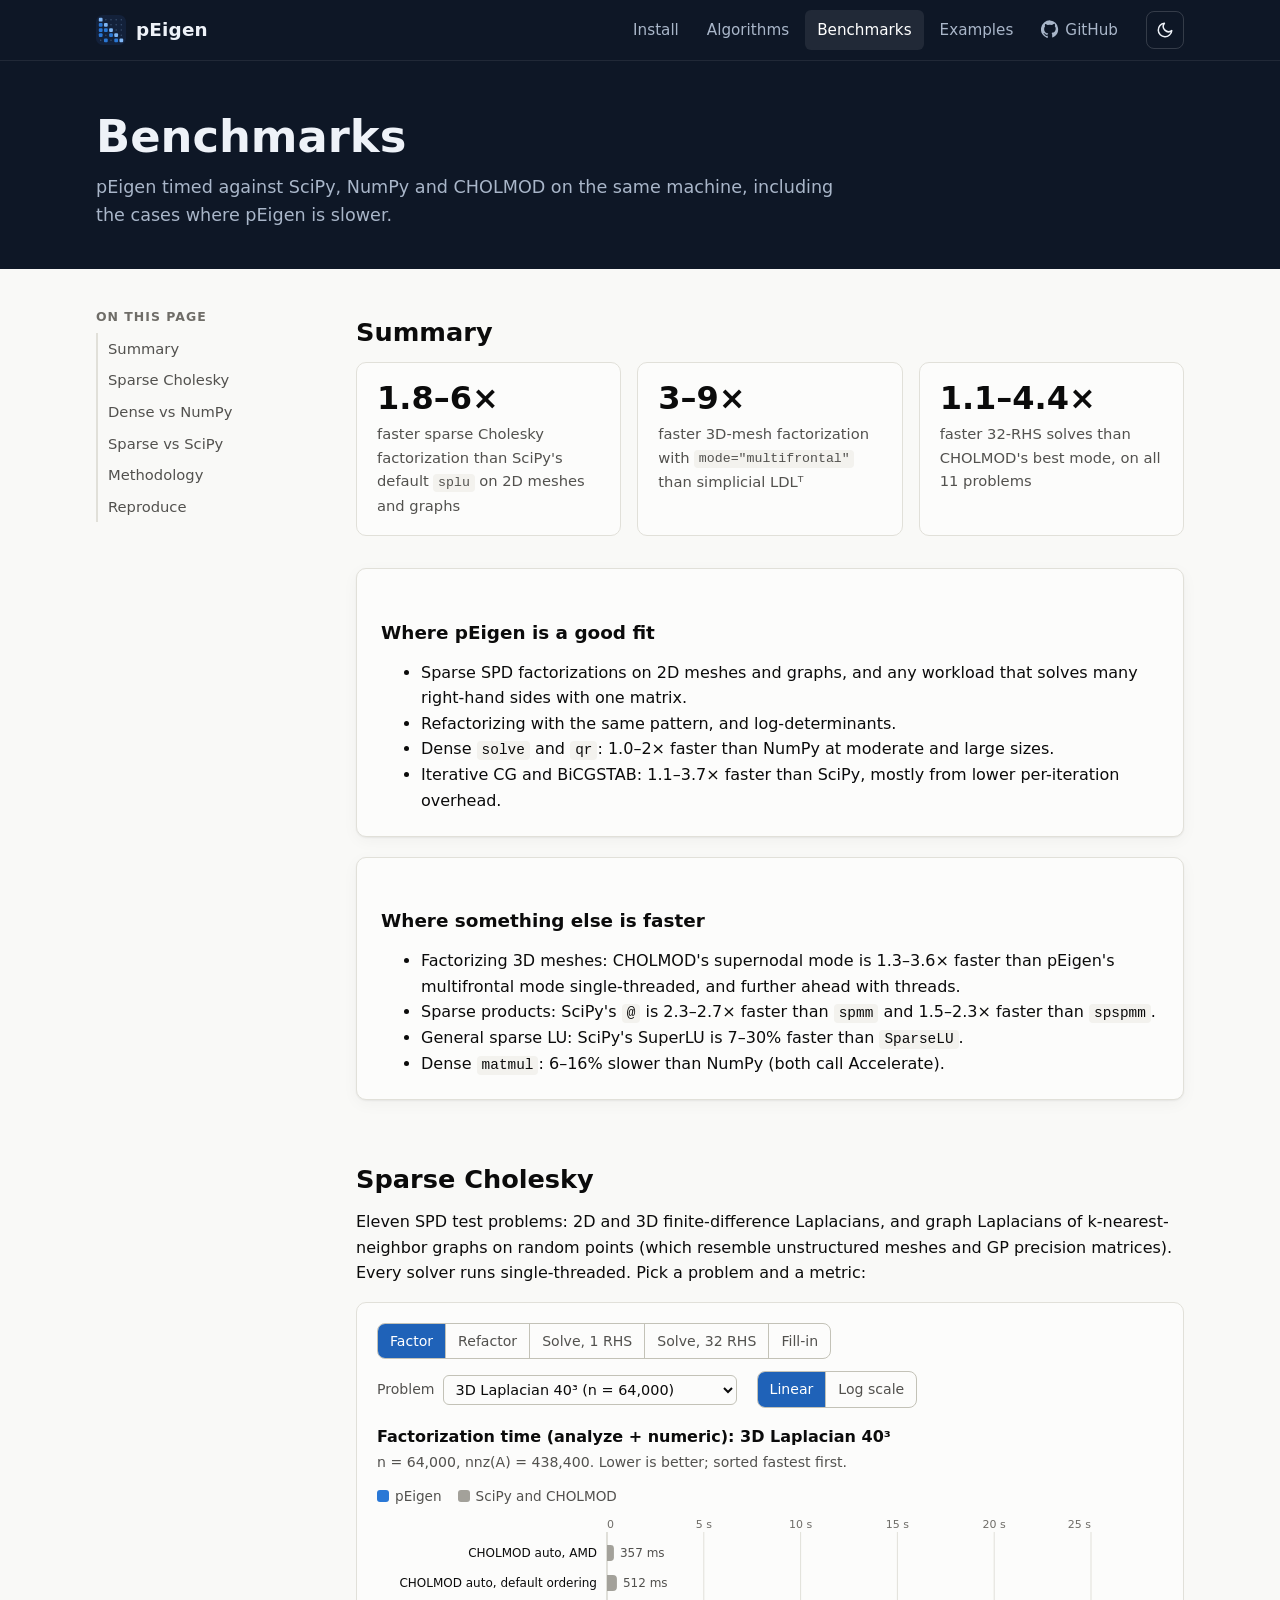
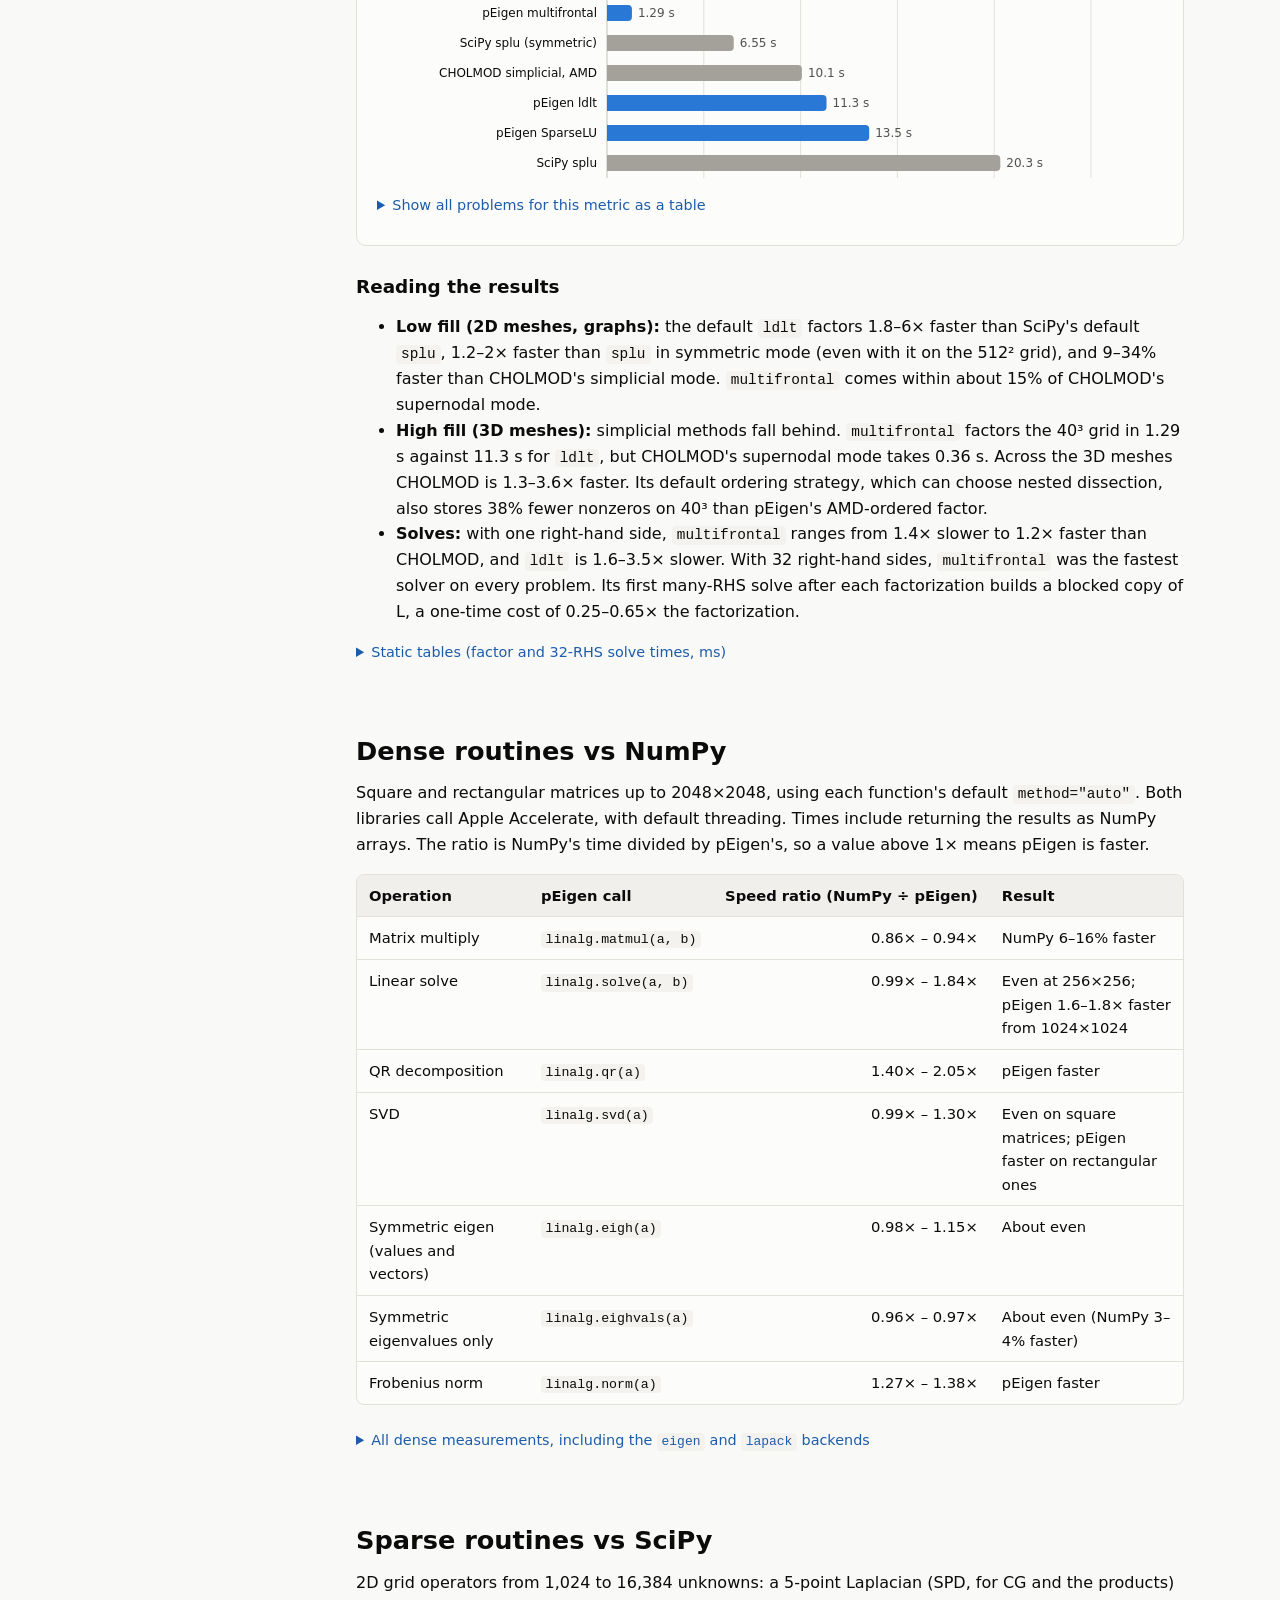
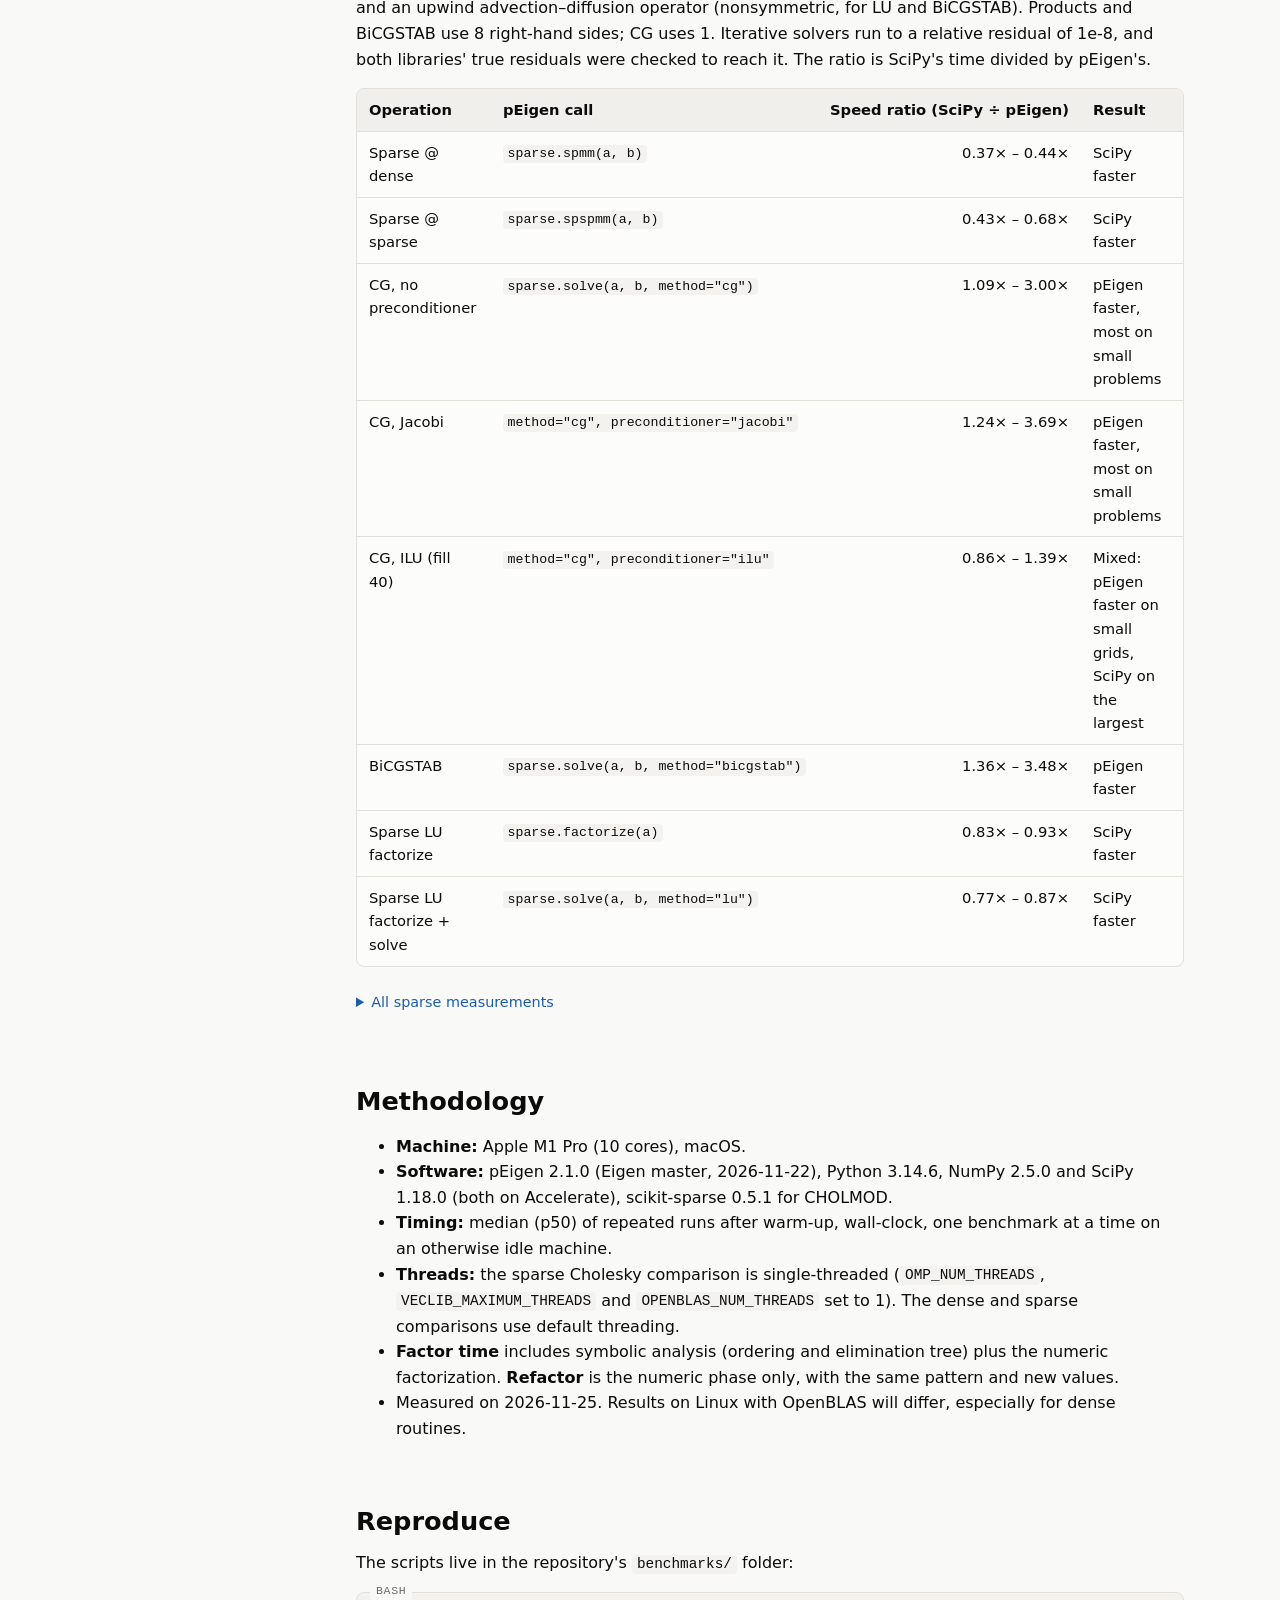
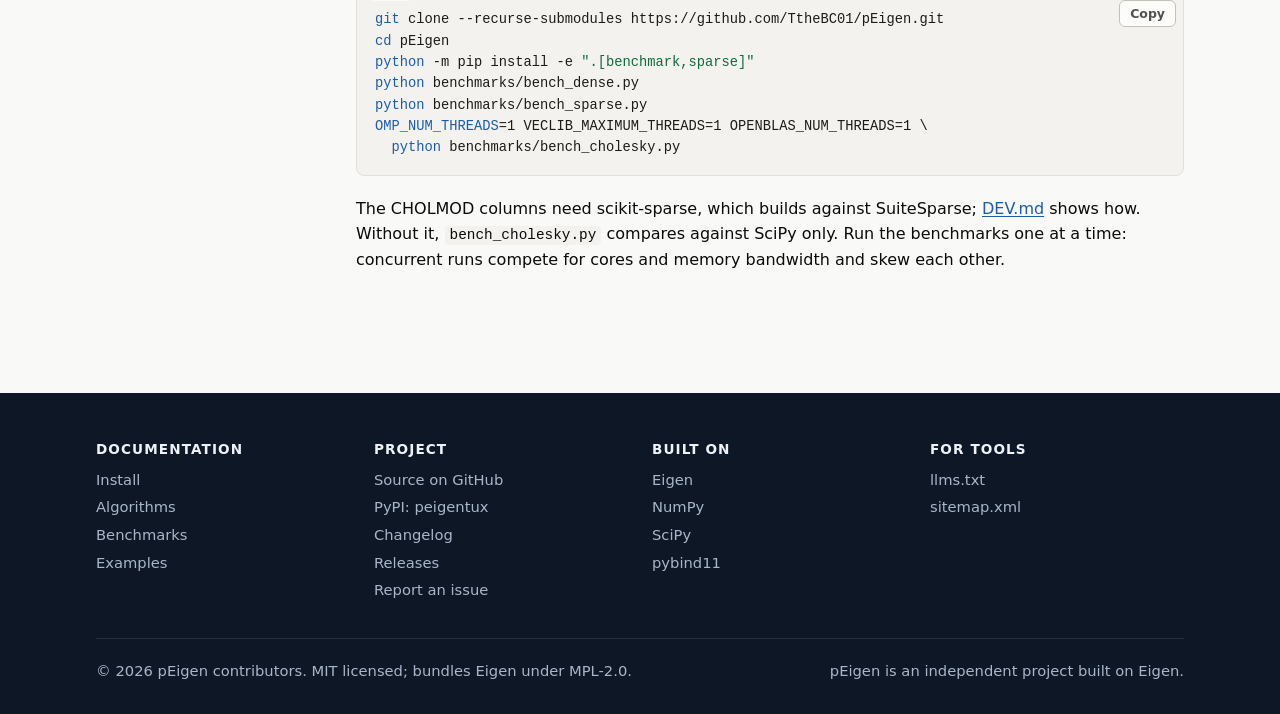
==== website/benchmarks.html @ 92feff75 "Add peigentux.com static website Plain HTML/CSS/JS in website/ with no build step, laid out after sc" ====
<!doctype html>
<html lang="en">
<head>
<meta charset="utf-8">
<meta name="viewport" content="width=device-width, initial-scale=1">
<title>Benchmarks: pEigen</title>
<meta name="description" content="pEigen benchmarked against NumPy, SciPy SuperLU and CHOLMOD: sparse Cholesky factor and solve times, dense routines and iterative solvers.">
<link rel="canonical" href="https://peigentux.com/benchmarks.html">
<link rel="icon" href="assets/logo.svg" type="image/svg+xml">
<meta name="theme-color" content="#0e1726">
<meta property="og:type" content="website">
<meta property="og:site_name" content="pEigen">
<meta property="og:title" content="Benchmarks: pEigen">
<meta property="og:description" content="pEigen benchmarked against NumPy, SciPy SuperLU and CHOLMOD: sparse Cholesky factor and solve times, dense routines and iterative solvers.">
<meta property="og:url" content="https://peigentux.com/benchmarks.html">
<meta name="twitter:card" content="summary">
<link rel="alternate" type="text/plain" title="llms.txt" href="llms.txt">
<link rel="stylesheet" href="assets/style.css">
<script>try{var t=localStorage.getItem("peigen-theme");if(t==="light"||t==="dark")document.documentElement.setAttribute("data-theme",t)}catch(e){}</script>
<script src="assets/site.js" defer></script>
<script src="assets/bench-cholesky-data.js" defer></script>
<script src="assets/bench.js" defer></script>
</head>
<body>
<a class="skip-link" href="#main">Skip to content</a>
<header class="site-header">
  <nav class="wrap nav" aria-label="Main">
    <a class="brand" href="./"><img src="assets/logo.svg" alt="" width="30" height="30">pEigen</a>
    <button class="icon-btn menu-btn" type="button" data-menu-toggle aria-expanded="false" aria-controls="nav-links" aria-label="Menu"><svg viewBox="0 0 24 24" fill="none" stroke="currentColor" stroke-width="2" stroke-linecap="round" aria-hidden="true"><path d="M4 6h16M4 12h16M4 18h16"/></svg></button>
    <ul class="nav-links" id="nav-links">
      <li><a href="install.html">Install</a></li>
      <li><a href="algorithms.html">Algorithms</a></li>
      <li><a href="benchmarks.html" aria-current="page">Benchmarks</a></li>
      <li><a href="examples.html">Examples</a></li>
      <li><a href="https://github.com/TtheBC01/pEigen"><svg viewBox="0 0 24 24" fill="currentColor" aria-hidden="true" style="width:18px;height:18px;vertical-align:-3px;margin-right:6px"><path d="M12 .5a12 12 0 0 0-3.8 23.4c.6.1.8-.3.8-.6v-2.2c-3.3.7-4-1.4-4-1.4-.6-1.4-1.4-1.8-1.4-1.8-1-.7.1-.7.1-.7 1.2.1 1.8 1.2 1.8 1.2 1 1.8 2.8 1.3 3.5 1 .1-.8.4-1.3.7-1.6-2.7-.3-5.5-1.3-5.5-5.9 0-1.3.5-2.4 1.2-3.2-.1-.3-.5-1.5.1-3.2 0 0 1-.3 3.3 1.2a11.5 11.5 0 0 1 6 0C17.3 4.7 18.3 5 18.3 5c.7 1.7.3 2.9.1 3.2.8.8 1.2 1.9 1.2 3.2 0 4.6-2.8 5.6-5.5 5.9.4.4.8 1.1.8 2.2v3.3c0 .3.2.7.8.6A12 12 0 0 0 12 .5z"/></svg>GitHub</a></li>
    </ul>
    <button class="icon-btn" type="button" data-theme-toggle aria-label="Toggle dark theme"></button>
  </nav>
</header>
<main id="main">
<section class="page-head">
  <div class="wrap">
    <h1>Benchmarks</h1>
    <p>pEigen timed against SciPy, NumPy and CHOLMOD on the same machine, including the cases where pEigen is slower.</p>
  </div>
</section>

<div class="wrap docs">
  <nav class="toc" aria-label="On this page">
    <h2>On this page</h2>
    <ul>
      <li><a href="#summary">Summary</a></li>
      <li><a href="#cholesky">Sparse Cholesky</a></li>
      <li><a href="#dense">Dense vs NumPy</a></li>
      <li><a href="#sparse">Sparse vs SciPy</a></li>
      <li><a href="#method">Methodology</a></li>
      <li><a href="#reproduce">Reproduce</a></li>
    </ul>
  </nav>
  <article>
    <section id="summary">
      <h2>Summary</h2>
      <div class="stats">
        <div class="stat"><div class="value">1.8–6×</div><div class="label">faster sparse Cholesky factorization than SciPy's default <code>splu</code> on 2D meshes and graphs</div></div>
        <div class="stat"><div class="value">3–9×</div><div class="label">faster 3D-mesh factorization with <code>mode="multifrontal"</code> than simplicial LDLᵀ</div></div>
        <div class="stat"><div class="value">1.1–4.4×</div><div class="label">faster 32-RHS solves than CHOLMOD's best mode, on all 11 problems</div></div>
      </div>
      <div class="grid grid-2">
        <div class="card">
          <h3>Where pEigen is a good fit</h3>
          <ul>
            <li>Sparse SPD factorizations on 2D meshes and graphs, and any workload that solves many right-hand sides with one matrix.</li>
            <li>Refactorizing with the same pattern, and log-determinants.</li>
            <li>Dense <code>solve</code> and <code>qr</code>: 1.0–2× faster than NumPy at moderate and large sizes.</li>
            <li>Iterative CG and BiCGSTAB: 1.1–3.7× faster than SciPy, mostly from lower per-iteration overhead.</li>
          </ul>
        </div>
        <div class="card">
          <h3>Where something else is faster</h3>
          <ul>
            <li>Factorizing 3D meshes: CHOLMOD's supernodal mode is 1.3–3.6× faster than pEigen's multifrontal mode single-threaded, and further ahead with threads.</li>
            <li>Sparse products: SciPy's <code>@</code> is 2.3–2.7× faster than <code>spmm</code> and 1.5–2.3× faster than <code>spspmm</code>.</li>
            <li>General sparse LU: SciPy's SuperLU is 7–30% faster than <code>SparseLU</code>.</li>
            <li>Dense <code>matmul</code>: 6–16% slower than NumPy (both call Accelerate).</li>
          </ul>
        </div>
      </div>
    </section>

    <section id="cholesky">
      <h2>Sparse Cholesky</h2>
      <p>Eleven SPD test problems: 2D and 3D finite-difference Laplacians, and graph Laplacians of k-nearest-neighbor graphs on random points (which resemble unstructured meshes and GP precision matrices). Every solver runs single-threaded. Pick a problem and a metric:</p>
      <div class="viz" id="chol-viz">
        <div class="viz-controls"></div>
        <div class="viz-title">Factorization time</div>
        <div class="viz-sub"></div>
        <div class="legend" aria-hidden="true">
          <span><span class="sw" style="background: var(--series-peigen)"></span>pEigen</span>
          <span><span class="sw" style="background: var(--series-other)"></span>SciPy and CHOLMOD</span>
        </div>
        <div class="chart"><noscript><p>The interactive chart needs JavaScript. The full tables are below.</p></noscript></div>
        <details class="table-view">
          <summary>Show all problems for this metric as a table</summary>
          <div class="table-host"></div>
        </details>
      </div>
      <h3>Reading the results</h3>
      <ul>
        <li><strong>Low fill (2D meshes, graphs):</strong> the default <code>ldlt</code> factors 1.8–6× faster than SciPy's default <code>splu</code>, 1.2–2× faster than <code>splu</code> in symmetric mode (even with it on the 512² grid), and 9–34% faster than CHOLMOD's simplicial mode. <code>multifrontal</code> comes within about 15% of CHOLMOD's supernodal mode.</li>
        <li><strong>High fill (3D meshes):</strong> simplicial methods fall behind. <code>multifrontal</code> factors the 40³ grid in 1.29 s against 11.3 s for <code>ldlt</code>, but CHOLMOD's supernodal mode takes 0.36 s. Across the 3D meshes CHOLMOD is 1.3–3.6× faster. Its default ordering strategy, which can choose nested dissection, also stores 38% fewer nonzeros on 40³ than pEigen's AMD-ordered factor.</li>
        <li><strong>Solves:</strong> with one right-hand side, <code>multifrontal</code> ranges from 1.4× slower to 1.2× faster than CHOLMOD, and <code>ldlt</code> is 1.6–3.5× slower. With 32 right-hand sides, <code>multifrontal</code> was the fastest solver on every problem. Its first many-RHS solve after each factorization builds a blocked copy of L, a one-time cost of 0.25–0.65× the factorization.</li>
      </ul>
      <details class="table-view">
        <summary>Static tables (factor and 32-RHS solve times, ms)</summary>
        <h3>Factorization time (ms)</h3><div class="table-wrap"><table><thead><tr><th>Problem</th><th class="num">pEigen ldlt</th><th class="num">pEigen multifrontal</th><th class="num">pEigen SparseLU</th><th class="num">SciPy splu</th><th class="num">SciPy splu (symmetric)</th><th class="num">CHOLMOD simplicial, AMD</th><th class="num">CHOLMOD auto, AMD</th><th class="num">CHOLMOD auto, default ordering</th></tr></thead><tbody><tr><td>2D Laplacian 64²</td><td class="num">1.96</td><td class="num">2.06</td><td class="num">5.85</td><td class="num">5.08</td><td class="num">3.43</td><td class="num">2.19</td><td class="num">2.16</td><td class="num">2.14</td></tr><tr><td>2D Laplacian 128²</td><td class="num">12.7</td><td class="num">8.47</td><td class="num">28.4</td><td class="num">26.5</td><td class="num">17.1</td><td class="num">14.5</td><td class="num">9.18</td><td class="num">8.97</td></tr><tr><td>2D Laplacian 256²</td><td class="num">82.1</td><td class="num">36.8</td><td class="num">143.8</td><td class="num">161.6</td><td class="num">99.8</td><td class="num">95.2</td><td class="num">37.3</td><td class="num">37.2</td></tr><tr><td>2D Laplacian 512²</td><td class="num">633.6</td><td class="num">196.1</td><td class="num">853</td><td class="num">1,157</td><td class="num">613.1</td><td class="num">758.8</td><td class="num">167.7</td><td class="num">168.2</td></tr><tr><td>3D Laplacian 16³</td><td class="num">18.8</td><td class="num">6.56</td><td class="num">33.9</td><td class="num">41.4</td><td class="num">18.7</td><td class="num">19.9</td><td class="num">4.86</td><td class="num">4.87</td></tr><tr><td>3D Laplacian 24³</td><td class="num">231.1</td><td class="num">45.6</td><td class="num">368.8</td><td class="num">581.3</td><td class="num">214.4</td><td class="num">262.9</td><td class="num">24.8</td><td class="num">71.9</td></tr><tr><td>3D Laplacian 32³</td><td class="num">2,200</td><td class="num">289</td><td class="num">2,611</td><td class="num">3,831</td><td class="num">1,526</td><td class="num">2,615</td><td class="num">115.8</td><td class="num">214.2</td></tr><tr><td>3D Laplacian 40³</td><td class="num">1.134e+04</td><td class="num">1,287</td><td class="num">1.354e+04</td><td class="num">2.032e+04</td><td class="num">6,546</td><td class="num">1.007e+04</td><td class="num">357.2</td><td class="num">512.3</td></tr><tr><td>kNN graph 10k</td><td class="num">8.83</td><td class="num">9.22</td><td class="num">35.4</td><td class="num">32.8</td><td class="num">16.3</td><td class="num">10.1</td><td class="num">9.09</td><td class="num">9.09</td></tr><tr><td>kNN graph 50k</td><td class="num">63.6</td><td class="num">50.1</td><td class="num">272.7</td><td class="num">289.5</td><td class="num">123</td><td class="num">69.4</td><td class="num">48.3</td><td class="num">48.4</td></tr><tr><td>kNN graph 200k</td><td class="num">400.6</td><td class="num">239.1</td><td class="num">2,117</td><td class="num">2,300</td><td class="num">811.7</td><td class="num">537.5</td><td class="num">224.6</td><td class="num">223.4</td></tr></tbody></table></div>
<h3>Solve time, 32 right-hand sides (ms)</h3><div class="table-wrap"><table><thead><tr><th>Problem</th><th class="num">pEigen ldlt</th><th class="num">pEigen multifrontal</th><th class="num">pEigen SparseLU</th><th class="num">SciPy splu</th><th class="num">SciPy splu (symmetric)</th><th class="num">CHOLMOD simplicial, AMD</th><th class="num">CHOLMOD auto, AMD</th><th class="num">CHOLMOD auto, default ordering</th></tr></thead><tbody><tr><td>2D Laplacian 64²</td><td class="num">0.92</td><td class="num">0.88</td><td class="num">6.75</td><td class="num">3.89</td><td class="num">3.91</td><td class="num">1.02</td><td class="num">1.01</td><td class="num">1</td></tr><tr><td>2D Laplacian 128²</td><td class="num">5.05</td><td class="num">3.94</td><td class="num">43.9</td><td class="num">18.4</td><td class="num">18.9</td><td class="num">5.38</td><td class="num">14.5</td><td class="num">14.3</td></tr><tr><td>2D Laplacian 256²</td><td class="num">25</td><td class="num">19.2</td><td class="num">289.2</td><td class="num">86.2</td><td class="num">94.5</td><td class="num">28.1</td><td class="num">64.8</td><td class="num">64.8</td></tr><tr><td>2D Laplacian 512²</td><td class="num">129.8</td><td class="num">84.1</td><td class="num">1,634</td><td class="num">435.3</td><td class="num">481.7</td><td class="num">145</td><td class="num">289.6</td><td class="num">289.8</td></tr><tr><td>3D Laplacian 16³</td><td class="num">3.43</td><td class="num">1.16</td><td class="num">33.9</td><td class="num">12.2</td><td class="num">7.7</td><td class="num">2.81</td><td class="num">5.08</td><td class="num">5.08</td></tr><tr><td>3D Laplacian 24³</td><td class="num">24.8</td><td class="num">5.92</td><td class="num">287.8</td><td class="num">81.8</td><td class="num">40.1</td><td class="num">18.3</td><td class="num">10.6</td><td class="num">10.3</td></tr><tr><td>3D Laplacian 32³</td><td class="num">106.6</td><td class="num">21.7</td><td class="num">1,081</td><td class="num">370.7</td><td class="num">168</td><td class="num">80.4</td><td class="num">61.2</td><td class="num">60.2</td></tr><tr><td>3D Laplacian 40³</td><td class="num">319.7</td><td class="num">53.5</td><td class="num">3,289</td><td class="num">1,271</td><td class="num">501.5</td><td class="num">210.8</td><td class="num">75</td><td class="num">66.5</td></tr><tr><td>kNN graph 10k</td><td class="num">2.52</td><td class="num">2.25</td><td class="num">31.6</td><td class="num">11.9</td><td class="num">6.97</td><td class="num">3.09</td><td class="num">3.34</td><td class="num">3.34</td></tr><tr><td>kNN graph 50k</td><td class="num">17.5</td><td class="num">14.6</td><td class="num">295.6</td><td class="num">89.1</td><td class="num">56.9</td><td class="num">21.3</td><td class="num">22.3</td><td class="num">22.4</td></tr><tr><td>kNN graph 200k</td><td class="num">91.3</td><td class="num">69.3</td><td class="num">1,769</td><td class="num">476.9</td><td class="num">451.1</td><td class="num">108.5</td><td class="num">104.2</td><td class="num">104.4</td></tr></tbody></table></div>
      </details>
    </section>

    <section id="dense">
      <h2>Dense routines vs NumPy</h2>
      <p>Square and rectangular matrices up to 2048×2048, using each function's default <code>method="auto"</code>. Both libraries call Apple Accelerate, with default threading. Times include returning the results as NumPy arrays. The ratio is NumPy's time divided by pEigen's, so a value above 1× means pEigen is faster.</p>
      <div class="table-wrap"><table><thead><tr><th>Operation</th><th>pEigen call</th><th class="num">Speed ratio (NumPy ÷ pEigen)</th><th>Result</th></tr></thead><tbody><tr><td>Matrix multiply</td><td><code>linalg.matmul(a, b)</code></td><td class="num">0.86× – 0.94×</td><td>NumPy 6–16% faster</td></tr><tr><td>Linear solve</td><td><code>linalg.solve(a, b)</code></td><td class="num">0.99× – 1.84×</td><td>Even at 256×256; pEigen 1.6–1.8× faster from 1024×1024</td></tr><tr><td>QR decomposition</td><td><code>linalg.qr(a)</code></td><td class="num">1.40× – 2.05×</td><td>pEigen faster</td></tr><tr><td>SVD</td><td><code>linalg.svd(a)</code></td><td class="num">0.99× – 1.30×</td><td>Even on square matrices; pEigen faster on rectangular ones</td></tr><tr><td>Symmetric eigen (values and vectors)</td><td><code>linalg.eigh(a)</code></td><td class="num">0.98× – 1.15×</td><td>About even</td></tr><tr><td>Symmetric eigenvalues only</td><td><code>linalg.eighvals(a)</code></td><td class="num">0.96× – 0.97×</td><td>About even (NumPy 3–4% faster)</td></tr><tr><td>Frobenius norm</td><td><code>linalg.norm(a)</code></td><td class="num">1.27× – 1.38×</td><td>pEigen faster</td></tr></tbody></table></div>
      <details class="table-view">
        <summary>All dense measurements, including the <code>eigen</code> and <code>lapack</code> backends</summary>
        <h3>Matmul (with copy-out)</h3><div class="table-wrap"><table><thead><tr><th>op</th><th>size</th><th class="num">numpy_p50(ms)</th><th class="num">peigen_p50(ms)</th><th class="num">speedup</th></tr></thead><tbody><tr><td>matmul</td><td>256x256</td><td class="num">0.102</td><td class="num">0.109</td><td class="num">0.94x</td></tr><tr><td>matmul</td><td>512x512</td><td class="num">0.658</td><td class="num">0.735</td><td class="num">0.90x</td></tr><tr><td>matmul</td><td>1024x1024</td><td class="num">5.03</td><td class="num">5.866</td><td class="num">0.86x</td></tr><tr><td>matmul</td><td>1024x256@256x128</td><td class="num">0.156</td><td class="num">0.171</td><td class="num">0.91x</td></tr><tr><td>matmul</td><td>512x128@128x64</td><td class="num">0.036</td><td class="num">0.039</td><td class="num">0.93x</td></tr><tr><td>matmul</td><td>256x1024@1024x512</td><td class="num">0.617</td><td class="num">0.655</td><td class="num">0.94x</td></tr></tbody></table></div>
<h3>Solve (with copy-out)</h3><div class="table-wrap"><table><thead><tr><th>op</th><th>size</th><th class="num">numpy_p50(ms)</th><th class="num">peigen_p50(ms)</th><th class="num">speedup</th></tr></thead><tbody><tr><td>solve[eigen]</td><td>256x256</td><td class="num">0.282</td><td class="num">0.31</td><td class="num">0.91x</td></tr><tr><td>solve[lapack]</td><td>256x256</td><td class="num">0.282</td><td class="num">0.267</td><td class="num">1.06x</td></tr><tr><td>solve[auto]</td><td>256x256</td><td class="num">0.282</td><td class="num">0.284</td><td class="num">0.99x</td></tr><tr><td>solve[eigen]</td><td>512x512</td><td class="num">1.7</td><td class="num">1.577</td><td class="num">1.08x</td></tr><tr><td>solve[lapack]</td><td>512x512</td><td class="num">1.7</td><td class="num">1.663</td><td class="num">1.02x</td></tr><tr><td>solve[auto]</td><td>512x512</td><td class="num">1.7</td><td class="num">1.631</td><td class="num">1.04x</td></tr><tr><td>solve[eigen]</td><td>1024x1024</td><td class="num">14.326</td><td class="num">9.966</td><td class="num">1.44x</td></tr><tr><td>solve[lapack]</td><td>1024x1024</td><td class="num">14.326</td><td class="num">7.915</td><td class="num">1.81x</td></tr><tr><td>solve[auto]</td><td>1024x1024</td><td class="num">14.326</td><td class="num">7.771</td><td class="num">1.84x</td></tr><tr><td>solve[eigen]</td><td>2048x2048</td><td class="num">78.266</td><td class="num">63.737</td><td class="num">1.23x</td></tr><tr><td>solve[lapack]</td><td>2048x2048</td><td class="num">78.266</td><td class="num">48.779</td><td class="num">1.60x</td></tr><tr><td>solve[auto]</td><td>2048x2048</td><td class="num">78.266</td><td class="num">48.769</td><td class="num">1.60x</td></tr><tr><td>solve[eigen]</td><td>256x256@4rhs</td><td class="num">0.295</td><td class="num">0.362</td><td class="num">0.82x</td></tr><tr><td>solve[lapack]</td><td>256x256@4rhs</td><td class="num">0.295</td><td class="num">0.282</td><td class="num">1.05x</td></tr><tr><td>solve[auto]</td><td>256x256@4rhs</td><td class="num">0.295</td><td class="num">0.28</td><td class="num">1.05x</td></tr><tr><td>solve[eigen]</td><td>512x512@4rhs</td><td class="num">1.734</td><td class="num">1.804</td><td class="num">0.96x</td></tr><tr><td>solve[lapack]</td><td>512x512@4rhs</td><td class="num">1.734</td><td class="num">1.553</td><td class="num">1.12x</td></tr><tr><td>solve[auto]</td><td>512x512@4rhs</td><td class="num">1.734</td><td class="num">1.56</td><td class="num">1.11x</td></tr><tr><td>solve[eigen]</td><td>1024x1024@4rhs</td><td class="num">14.298</td><td class="num">11.403</td><td class="num">1.25x</td></tr><tr><td>solve[lapack]</td><td>1024x1024@4rhs</td><td class="num">14.298</td><td class="num">8.593</td><td class="num">1.66x</td></tr><tr><td>solve[auto]</td><td>1024x1024@4rhs</td><td class="num">14.298</td><td class="num">8.111</td><td class="num">1.76x</td></tr><tr><td>solve[eigen]</td><td>2048x2048@4rhs</td><td class="num">82.602</td><td class="num">69.523</td><td class="num">1.19x</td></tr><tr><td>solve[lapack]</td><td>2048x2048@4rhs</td><td class="num">82.602</td><td class="num">48.353</td><td class="num">1.71x</td></tr><tr><td>solve[auto]</td><td>2048x2048@4rhs</td><td class="num">82.602</td><td class="num">49.055</td><td class="num">1.68x</td></tr></tbody></table></div>
<h3>Norm Frobenius (2D default)</h3><div class="table-wrap"><table><thead><tr><th>op</th><th>size</th><th class="num">numpy_p50(ms)</th><th class="num">peigen_p50(ms)</th><th class="num">speedup</th></tr></thead><tbody><tr><td>norm</td><td>256x256</td><td class="num">0.011</td><td class="num">0.009</td><td class="num">1.31x</td></tr><tr><td>norm</td><td>512x512</td><td class="num">0.042</td><td class="num">0.032</td><td class="num">1.32x</td></tr><tr><td>norm</td><td>1024x1024</td><td class="num">0.17</td><td class="num">0.131</td><td class="num">1.30x</td></tr><tr><td>norm</td><td>1024x256</td><td class="num">0.042</td><td class="num">0.033</td><td class="num">1.27x</td></tr><tr><td>norm</td><td>512x128</td><td class="num">0.012</td><td class="num">0.009</td><td class="num">1.35x</td></tr><tr><td>norm</td><td>256x1024</td><td class="num">0.045</td><td class="num">0.033</td><td class="num">1.38x</td></tr></tbody></table></div>
<h3>SVD with copy-out (U, s, Vt returned)</h3><div class="table-wrap"><table><thead><tr><th>op</th><th>size</th><th class="num">numpy_p50(ms)</th><th class="num">peigen_p50(ms)</th><th class="num">speedup</th></tr></thead><tbody><tr><td>svd[bdcsvd]</td><td>256x256</td><td class="num">8.301</td><td class="num">10.274</td><td class="num">0.81x</td></tr><tr><td>svd[lapack]</td><td>256x256</td><td class="num">8.301</td><td class="num">8.014</td><td class="num">1.04x</td></tr><tr><td>svd[auto]</td><td>256x256</td><td class="num">8.301</td><td class="num">8.066</td><td class="num">1.03x</td></tr><tr><td>svd[bdcsvd]</td><td>512x512</td><td class="num">43.62</td><td class="num">49.454</td><td class="num">0.88x</td></tr><tr><td>svd[lapack]</td><td>512x512</td><td class="num">43.62</td><td class="num">50.922</td><td class="num">0.86x</td></tr><tr><td>svd[auto]</td><td>512x512</td><td class="num">43.62</td><td class="num">44.27</td><td class="num">0.99x</td></tr><tr><td>svd[bdcsvd]</td><td>1024x1024</td><td class="num">284.525</td><td class="num">282.917</td><td class="num">1.01x</td></tr><tr><td>svd[lapack]</td><td>1024x1024</td><td class="num">284.525</td><td class="num">272.216</td><td class="num">1.05x</td></tr><tr><td>svd[auto]</td><td>1024x1024</td><td class="num">284.525</td><td class="num">272.84</td><td class="num">1.04x</td></tr><tr><td>svd[bdcsvd]</td><td>1024x256</td><td class="num">20.881</td><td class="num">17.258</td><td class="num">1.21x</td></tr><tr><td>svd[lapack]</td><td>1024x256</td><td class="num">20.881</td><td class="num">19.517</td><td class="num">1.07x</td></tr><tr><td>svd[auto]</td><td>1024x256</td><td class="num">20.881</td><td class="num">19.641</td><td class="num">1.06x</td></tr><tr><td>svd[bdcsvd]</td><td>512x128</td><td class="num">5.415</td><td class="num">3.296</td><td class="num">1.64x</td></tr><tr><td>svd[lapack]</td><td>512x128</td><td class="num">5.415</td><td class="num">4.245</td><td class="num">1.28x</td></tr><tr><td>svd[auto]</td><td>512x128</td><td class="num">5.415</td><td class="num">4.177</td><td class="num">1.30x</td></tr><tr><td>svd[bdcsvd]</td><td>256x1024</td><td class="num">27.579</td><td class="num">17.761</td><td class="num">1.55x</td></tr><tr><td>svd[lapack]</td><td>256x1024</td><td class="num">27.579</td><td class="num">26.451</td><td class="num">1.04x</td></tr><tr><td>svd[auto]</td><td>256x1024</td><td class="num">27.579</td><td class="num">26.563</td><td class="num">1.04x</td></tr></tbody></table></div>
<h3>SVD compute-only (minimal return; excludes U/V copy-out)</h3><div class="table-wrap"><table><thead><tr><th>op</th><th>size</th><th class="num">numpy_p50(ms)</th><th class="num">peigen_p50(ms)</th><th class="num">speedup</th></tr></thead><tbody><tr><td>svd_compute[bdcsvd]</td><td>256x256</td><td class="num">7.9</td><td class="num">10.443</td><td class="num">0.76x</td></tr><tr><td>svd_compute[lapack]</td><td>256x256</td><td class="num">7.9</td><td class="num">8.108</td><td class="num">0.97x</td></tr><tr><td>svd_compute[auto]</td><td>256x256</td><td class="num">7.9</td><td class="num">7.899</td><td class="num">1.00x</td></tr><tr><td>svd_compute[bdcsvd]</td><td>512x512</td><td class="num">44.909</td><td class="num">48.798</td><td class="num">0.92x</td></tr><tr><td>svd_compute[lapack]</td><td>512x512</td><td class="num">44.909</td><td class="num">43.176</td><td class="num">1.04x</td></tr><tr><td>svd_compute[auto]</td><td>512x512</td><td class="num">44.909</td><td class="num">42.837</td><td class="num">1.05x</td></tr><tr><td>svd_compute[bdcsvd]</td><td>1024x1024</td><td class="num">273.213</td><td class="num">275.25</td><td class="num">0.99x</td></tr><tr><td>svd_compute[lapack]</td><td>1024x1024</td><td class="num">273.213</td><td class="num">271.885</td><td class="num">1.00x</td></tr><tr><td>svd_compute[auto]</td><td>1024x1024</td><td class="num">273.213</td><td class="num">271.036</td><td class="num">1.01x</td></tr><tr><td>svd_compute[bdcsvd]</td><td>1024x256</td><td class="num">21.986</td><td class="num">16.904</td><td class="num">1.30x</td></tr><tr><td>svd_compute[lapack]</td><td>1024x256</td><td class="num">21.986</td><td class="num">19.258</td><td class="num">1.14x</td></tr><tr><td>svd_compute[auto]</td><td>1024x256</td><td class="num">21.986</td><td class="num">19.344</td><td class="num">1.14x</td></tr><tr><td>svd_compute[bdcsvd]</td><td>512x128</td><td class="num">4.954</td><td class="num">3.382</td><td class="num">1.46x</td></tr><tr><td>svd_compute[lapack]</td><td>512x128</td><td class="num">4.954</td><td class="num">3.98</td><td class="num">1.24x</td></tr><tr><td>svd_compute[auto]</td><td>512x128</td><td class="num">4.954</td><td class="num">3.864</td><td class="num">1.28x</td></tr><tr><td>svd_compute[bdcsvd]</td><td>256x1024</td><td class="num">27.176</td><td class="num">17.053</td><td class="num">1.59x</td></tr><tr><td>svd_compute[lapack]</td><td>256x1024</td><td class="num">27.176</td><td class="num">26.207</td><td class="num">1.04x</td></tr><tr><td>svd_compute[auto]</td><td>256x1024</td><td class="num">27.176</td><td class="num">26.296</td><td class="num">1.03x</td></tr></tbody></table></div>
<h3>QR with copy-out (Q, R returned, mode=&#x27;reduced&#x27;)</h3><div class="table-wrap"><table><thead><tr><th>op</th><th>size</th><th class="num">numpy_p50(ms)</th><th class="num">peigen_p50(ms)</th><th class="num">speedup</th></tr></thead><tbody><tr><td>qr</td><td>256x256</td><td class="num">1.857</td><td class="num">1.324</td><td class="num">1.40x</td></tr><tr><td>qr</td><td>512x512</td><td class="num">9.203</td><td class="num">5.688</td><td class="num">1.62x</td></tr><tr><td>qr</td><td>1024x1024</td><td class="num">59.446</td><td class="num">36.294</td><td class="num">1.64x</td></tr><tr><td>qr</td><td>2048x2048</td><td class="num">432.218</td><td class="num">233.359</td><td class="num">1.85x</td></tr><tr><td>qr</td><td>2048x1024</td><td class="num">187.99</td><td class="num">121.389</td><td class="num">1.55x</td></tr><tr><td>qr</td><td>1024x256</td><td class="num">12.297</td><td class="num">6.651</td><td class="num">1.85x</td></tr><tr><td>qr</td><td>512x128</td><td class="num">2.481</td><td class="num">1.208</td><td class="num">2.05x</td></tr></tbody></table></div>
<h3>Eigh with copy-out (eigenvalues and eigenvectors returned)</h3><div class="table-wrap"><table><thead><tr><th>op</th><th>size</th><th class="num">numpy_p50(ms)</th><th class="num">peigen_p50(ms)</th><th class="num">speedup</th></tr></thead><tbody><tr><td>eigh[eigen]</td><td>256x256</td><td class="num">4.362</td><td class="num">10.991</td><td class="num">0.40x</td></tr><tr><td>eigh[lapack]</td><td>256x256</td><td class="num">4.362</td><td class="num">4.26</td><td class="num">1.02x</td></tr><tr><td>eigh[auto]</td><td>256x256</td><td class="num">4.362</td><td class="num">4.335</td><td class="num">1.01x</td></tr><tr><td>eigh[eigen]</td><td>512x512</td><td class="num">26.874</td><td class="num">81.24</td><td class="num">0.33x</td></tr><tr><td>eigh[lapack]</td><td>512x512</td><td class="num">26.874</td><td class="num">23.361</td><td class="num">1.15x</td></tr><tr><td>eigh[auto]</td><td>512x512</td><td class="num">26.874</td><td class="num">23.334</td><td class="num">1.15x</td></tr><tr><td>eigh[eigen]</td><td>1024x1024</td><td class="num">143.671</td><td class="num">591.581</td><td class="num">0.24x</td></tr><tr><td>eigh[lapack]</td><td>1024x1024</td><td class="num">143.671</td><td class="num">156.079</td><td class="num">0.92x</td></tr><tr><td>eigh[auto]</td><td>1024x1024</td><td class="num">143.671</td><td class="num">146.631</td><td class="num">0.98x</td></tr></tbody></table></div>
<h3>Eigh eigenvalues only (no eigenvector copy-out)</h3><div class="table-wrap"><table><thead><tr><th>op</th><th>size</th><th class="num">numpy_p50(ms)</th><th class="num">peigen_p50(ms)</th><th class="num">speedup</th></tr></thead><tbody><tr><td>eighvals[eigen]</td><td>256x256</td><td class="num">2.582</td><td class="num">4.082</td><td class="num">0.63x</td></tr><tr><td>eighvals[lapack]</td><td>256x256</td><td class="num">2.582</td><td class="num">2.664</td><td class="num">0.97x</td></tr><tr><td>eighvals[auto]</td><td>256x256</td><td class="num">2.582</td><td class="num">2.685</td><td class="num">0.96x</td></tr><tr><td>eighvals[eigen]</td><td>512x512</td><td class="num">15.429</td><td class="num">22.425</td><td class="num">0.69x</td></tr><tr><td>eighvals[lapack]</td><td>512x512</td><td class="num">15.429</td><td class="num">15.899</td><td class="num">0.97x</td></tr><tr><td>eighvals[auto]</td><td>512x512</td><td class="num">15.429</td><td class="num">15.825</td><td class="num">0.97x</td></tr><tr><td>eighvals[eigen]</td><td>1024x1024</td><td class="num">96.669</td><td class="num">129.039</td><td class="num">0.75x</td></tr><tr><td>eighvals[lapack]</td><td>1024x1024</td><td class="num">96.669</td><td class="num">99.973</td><td class="num">0.97x</td></tr><tr><td>eighvals[auto]</td><td>1024x1024</td><td class="num">96.669</td><td class="num">99.958</td><td class="num">0.97x</td></tr></tbody></table></div>
<h3>Eigh eigenvalues compute-only (minimal return; excludes eigenvector copy-out)</h3><div class="table-wrap"><table><thead><tr><th>op</th><th>size</th><th class="num">numpy_p50(ms)</th><th class="num">peigen_p50(ms)</th><th class="num">speedup</th></tr></thead><tbody><tr><td>eigh_compute[eigen]</td><td>256x256</td><td class="num">2.576</td><td class="num">4.07</td><td class="num">0.63x</td></tr><tr><td>eigh_compute[lapack]</td><td>256x256</td><td class="num">2.576</td><td class="num">2.652</td><td class="num">0.97x</td></tr><tr><td>eigh_compute[auto]</td><td>256x256</td><td class="num">2.576</td><td class="num">2.673</td><td class="num">0.96x</td></tr><tr><td>eigh_compute[eigen]</td><td>512x512</td><td class="num">14.938</td><td class="num">22.274</td><td class="num">0.67x</td></tr><tr><td>eigh_compute[lapack]</td><td>512x512</td><td class="num">14.938</td><td class="num">15.658</td><td class="num">0.95x</td></tr><tr><td>eigh_compute[auto]</td><td>512x512</td><td class="num">14.938</td><td class="num">15.533</td><td class="num">0.96x</td></tr><tr><td>eigh_compute[eigen]</td><td>1024x1024</td><td class="num">98.133</td><td class="num">129.906</td><td class="num">0.76x</td></tr><tr><td>eigh_compute[lapack]</td><td>1024x1024</td><td class="num">98.133</td><td class="num">100.569</td><td class="num">0.98x</td></tr><tr><td>eigh_compute[auto]</td><td>1024x1024</td><td class="num">98.133</td><td class="num">101.109</td><td class="num">0.97x</td></tr></tbody></table></div>
      </details>
    </section>

    <section id="sparse">
      <h2>Sparse routines vs SciPy</h2>
      <p>2D grid operators from 1,024 to 16,384 unknowns: a 5-point Laplacian (SPD, for CG and the products) and an upwind advection–diffusion operator (nonsymmetric, for LU and BiCGSTAB). Products and BiCGSTAB use 8 right-hand sides; CG uses 1. Iterative solvers run to a relative residual of 1e-8, and both libraries' true residuals were checked to reach it. The ratio is SciPy's time divided by pEigen's.</p>
      <div class="table-wrap"><table><thead><tr><th>Operation</th><th>pEigen call</th><th class="num">Speed ratio (SciPy ÷ pEigen)</th><th>Result</th></tr></thead><tbody><tr><td>Sparse @ dense</td><td><code>sparse.spmm(a, b)</code></td><td class="num">0.37× – 0.44×</td><td>SciPy faster</td></tr><tr><td>Sparse @ sparse</td><td><code>sparse.spspmm(a, b)</code></td><td class="num">0.43× – 0.68×</td><td>SciPy faster</td></tr><tr><td>CG, no preconditioner</td><td><code>sparse.solve(a, b, method=&quot;cg&quot;)</code></td><td class="num">1.09× – 3.00×</td><td>pEigen faster, most on small problems</td></tr><tr><td>CG, Jacobi</td><td><code>method=&quot;cg&quot;, preconditioner=&quot;jacobi&quot;</code></td><td class="num">1.24× – 3.69×</td><td>pEigen faster, most on small problems</td></tr><tr><td>CG, ILU (fill 40)</td><td><code>method=&quot;cg&quot;, preconditioner=&quot;ilu&quot;</code></td><td class="num">0.86× – 1.39×</td><td>Mixed: pEigen faster on small grids, SciPy on the largest</td></tr><tr><td>BiCGSTAB</td><td><code>sparse.solve(a, b, method=&quot;bicgstab&quot;)</code></td><td class="num">1.36× – 3.48×</td><td>pEigen faster</td></tr><tr><td>Sparse LU factorize</td><td><code>sparse.factorize(a)</code></td><td class="num">0.83× – 0.93×</td><td>SciPy faster</td></tr><tr><td>Sparse LU factorize + solve</td><td><code>sparse.solve(a, b, method=&quot;lu&quot;)</code></td><td class="num">0.77× – 0.87×</td><td>SciPy faster</td></tr></tbody></table></div>
      <details class="table-view">
        <summary>All sparse measurements</summary>
        <h3>Spmm (sparse @ dense; Laplacian operator)</h3><div class="table-wrap"><table><thead><tr><th>op</th><th>size</th><th class="num">scipy_p50(ms)</th><th class="num">peigen_p50(ms)</th><th class="num">speedup</th></tr></thead><tbody><tr><td>spmm</td><td>32x32 n=1024</td><td class="num">0.013</td><td class="num">0.034</td><td class="num">0.38x</td></tr><tr><td>spmm</td><td>45x45 n=2025</td><td class="num">0.021</td><td class="num">0.047</td><td class="num">0.44x</td></tr><tr><td>spmm</td><td>64x32 n=2048</td><td class="num">0.021</td><td class="num">0.048</td><td class="num">0.43x</td></tr><tr><td>spmm</td><td>64x64 n=4096</td><td class="num">0.038</td><td class="num">0.092</td><td class="num">0.41x</td></tr><tr><td>spmm</td><td>128x64 n=8192</td><td class="num">0.073</td><td class="num">0.183</td><td class="num">0.40x</td></tr><tr><td>spmm</td><td>128x128 n=16384</td><td class="num">0.147</td><td class="num">0.398</td><td class="num">0.37x</td></tr></tbody></table></div>
<h3>Spspmm (stiffness @ lumped mass, copy-out)</h3><div class="table-wrap"><table><thead><tr><th>op</th><th>size</th><th class="num">scipy_p50(ms)</th><th class="num">peigen_p50(ms)</th><th class="num">speedup</th></tr></thead><tbody><tr><td>spspmm</td><td>32x32 n=1024</td><td class="num">0.04</td><td class="num">0.059</td><td class="num">0.68x</td></tr><tr><td>spspmm</td><td>45x45 n=2025</td><td class="num">0.057</td><td class="num">0.099</td><td class="num">0.57x</td></tr><tr><td>spspmm</td><td>64x32 n=2048</td><td class="num">0.055</td><td class="num">0.1</td><td class="num">0.56x</td></tr><tr><td>spspmm</td><td>64x64 n=4096</td><td class="num">0.088</td><td class="num">0.182</td><td class="num">0.48x</td></tr><tr><td>spspmm</td><td>128x64 n=8192</td><td class="num">0.157</td><td class="num">0.355</td><td class="num">0.44x</td></tr><tr><td>spspmm</td><td>128x128 n=16384</td><td class="num">0.309</td><td class="num">0.725</td><td class="num">0.43x</td></tr></tbody></table></div>
<h3>Sparse solve [CG] (setup + solve; 2D Laplacian, SPD; single RHS)</h3><p class="viz-sub">Speedup only when both sides converge; same (A, b) per grid across preconditioners. ILU: SciPy spilu(fill=20, drop_tol=0.0001); pEigen IncompleteLUT(fill=40, drop_tol=0.0001).</p><div class="table-wrap"><table><thead><tr><th>op</th><th>size</th><th class="num">scipy_p50(ms)</th><th class="num">peigen_p50(ms)</th><th class="num">speedup</th><th class="num">iters (s/p)</th><th class="num">resid (s/p)</th></tr></thead><tbody><tr><td>sparse_solve[cg,none]</td><td>32x32 n=1024</td><td class="num">1.768</td><td class="num">0.59</td><td class="num">3.00x</td><td class="num">102/101</td><td class="num">7.5e-09/7.5e-09</td></tr><tr><td>sparse_solve[cg,jacobi]</td><td>32x32 n=1024</td><td class="num">2.295</td><td class="num">0.623</td><td class="num">3.69x</td><td class="num">102/101</td><td class="num">7.5e-09/7.5e-09</td></tr><tr><td>sparse_solve[cg,ilu]</td><td>32x32 n=1024</td><td class="num">1.7</td><td class="num">1.22</td><td class="num">1.39x</td><td class="num">3/2</td><td class="num">9.2e-10/9.7e-09</td></tr><tr><td>sparse_solve[cg,none]</td><td>45x45 n=2025</td><td class="num">3.249</td><td class="num">1.711</td><td class="num">1.90x</td><td class="num">141/140</td><td class="num">9.5e-09/9.5e-09</td></tr><tr><td>sparse_solve[cg,jacobi]</td><td>45x45 n=2025</td><td class="num">3.914</td><td class="num">1.781</td><td class="num">2.20x</td><td class="num">141/140</td><td class="num">9.5e-09/9.5e-09</td></tr><tr><td>sparse_solve[cg,ilu]</td><td>45x45 n=2025</td><td class="num">3.299</td><td class="num">3.001</td><td class="num">1.10x</td><td class="num">4/3</td><td class="num">5.1e-11/1.2e-09</td></tr><tr><td>sparse_solve[cg,none]</td><td>64x32 n=2048</td><td class="num">3.729</td><td class="num">1.948</td><td class="num">1.91x</td><td class="num">159/158</td><td class="num">9.5e-09/9.5e-09</td></tr><tr><td>sparse_solve[cg,jacobi]</td><td>64x32 n=2048</td><td class="num">4.406</td><td class="num">1.977</td><td class="num">2.23x</td><td class="num">159/158</td><td class="num">9.5e-09/9.5e-09</td></tr><tr><td>sparse_solve[cg,ilu]</td><td>64x32 n=2048</td><td class="num">3.287</td><td class="num">3.059</td><td class="num">1.07x</td><td class="num">4/3</td><td class="num">7.2e-11/1.8e-09</td></tr><tr><td>sparse_solve[cg,none]</td><td>64x64 n=4096</td><td class="num">6.785</td><td class="num">4.934</td><td class="num">1.38x</td><td class="num">199/198</td><td class="num">9.2e-09/9.2e-09</td></tr><tr><td>sparse_solve[cg,jacobi]</td><td>64x64 n=4096</td><td class="num">7.93</td><td class="num">4.784</td><td class="num">1.66x</td><td class="num">199/198</td><td class="num">9.2e-09/9.2e-09</td></tr><tr><td>sparse_solve[cg,ilu]</td><td>64x64 n=4096</td><td class="num">7.751</td><td class="num">7.412</td><td class="num">1.05x</td><td class="num">4/4</td><td class="num">1.6e-10/1.8e-09</td></tr><tr><td>sparse_solve[cg,none]</td><td>128x64 n=8192</td><td class="num">17.824</td><td class="num">14.618</td><td class="num">1.22x</td><td class="num">307/306</td><td class="num">9.9e-09/9.9e-09</td></tr><tr><td>sparse_solve[cg,jacobi]</td><td>128x64 n=8192</td><td class="num">20.284</td><td class="num">14.512</td><td class="num">1.40x</td><td class="num">307/306</td><td class="num">9.9e-09/9.9e-09</td></tr><tr><td>sparse_solve[cg,ilu]</td><td>128x64 n=8192</td><td class="num">15.772</td><td class="num">18.259</td><td class="num">0.86x</td><td class="num">4/6</td><td class="num">4.2e-09/5.8e-09</td></tr><tr><td>sparse_solve[cg,none]</td><td>128x128 n=16384</td><td class="num">39.775</td><td class="num">36.493</td><td class="num">1.09x</td><td class="num">387/386</td><td class="num">9.4e-09/9.4e-09</td></tr><tr><td>sparse_solve[cg,jacobi]</td><td>128x128 n=16384</td><td class="num">45.512</td><td class="num">36.667</td><td class="num">1.24x</td><td class="num">387/386</td><td class="num">9.4e-09/9.4e-09</td></tr><tr><td>sparse_solve[cg,ilu]</td><td>128x128 n=16384</td><td class="num">40.559</td><td class="num">43.913</td><td class="num">0.92x</td><td class="num">5/9</td><td class="num">5.9e-09/5.6e-09</td></tr></tbody></table></div>
<h3>Sparse solve [BiCGSTAB] (setup + solve; advection–diffusion)</h3><div class="table-wrap"><table><thead><tr><th>op</th><th>size</th><th class="num">scipy_p50(ms)</th><th class="num">peigen_p50(ms)</th><th class="num">speedup</th></tr></thead><tbody><tr><td>sparse_solve[bicgstab]</td><td>32x32 n=1024</td><td class="num">14.506</td><td class="num">4.164</td><td class="num">3.48x</td></tr><tr><td>sparse_solve[bicgstab]</td><td>45x45 n=2025</td><td class="num">26.208</td><td class="num">10.927</td><td class="num">2.40x</td></tr><tr><td>sparse_solve[bicgstab]</td><td>64x32 n=2048</td><td class="num">30.571</td><td class="num">13.173</td><td class="num">2.32x</td></tr><tr><td>sparse_solve[bicgstab]</td><td>64x64 n=4096</td><td class="num">54.8</td><td class="num">30.223</td><td class="num">1.81x</td></tr><tr><td>sparse_solve[bicgstab]</td><td>128x64 n=8192</td><td class="num">151.245</td><td class="num">96.633</td><td class="num">1.57x</td></tr><tr><td>sparse_solve[bicgstab]</td><td>128x128 n=16384</td><td class="num">338.411</td><td class="num">248.912</td><td class="num">1.36x</td></tr></tbody></table></div>
<h3>Sparse factorize [LU] (pattern + numeric factorization; advection–diffusion)</h3><div class="table-wrap"><table><thead><tr><th>op</th><th>size</th><th class="num">scipy_p50(ms)</th><th class="num">peigen_p50(ms)</th><th class="num">speedup</th></tr></thead><tbody><tr><td>sparse_factorize[lu]</td><td>32x32 n=1024</td><td class="num">1.163</td><td class="num">1.384</td><td class="num">0.84x</td></tr><tr><td>sparse_factorize[lu]</td><td>45x45 n=2025</td><td class="num">2.378</td><td class="num">2.722</td><td class="num">0.87x</td></tr><tr><td>sparse_factorize[lu]</td><td>64x32 n=2048</td><td class="num">2.2</td><td class="num">2.64</td><td class="num">0.83x</td></tr><tr><td>sparse_factorize[lu]</td><td>64x64 n=4096</td><td class="num">5.069</td><td class="num">6.051</td><td class="num">0.84x</td></tr><tr><td>sparse_factorize[lu]</td><td>128x64 n=8192</td><td class="num">10.641</td><td class="num">12.111</td><td class="num">0.88x</td></tr><tr><td>sparse_factorize[lu]</td><td>128x128 n=16384</td><td class="num">26.489</td><td class="num">28.436</td><td class="num">0.93x</td></tr></tbody></table></div>
<h3>Sparse solve [LU] (factorize + solve; advection–diffusion)</h3><div class="table-wrap"><table><thead><tr><th>op</th><th>size</th><th class="num">scipy_p50(ms)</th><th class="num">peigen_p50(ms)</th><th class="num">speedup</th></tr></thead><tbody><tr><td>sparse_solve[lu]</td><td>32x32 n=1024</td><td class="num">1.299</td><td class="num">1.685</td><td class="num">0.77x</td></tr><tr><td>sparse_solve[lu]</td><td>45x45 n=2025</td><td class="num">2.696</td><td class="num">3.427</td><td class="num">0.79x</td></tr><tr><td>sparse_solve[lu]</td><td>64x32 n=2048</td><td class="num">2.534</td><td class="num">3.218</td><td class="num">0.79x</td></tr><tr><td>sparse_solve[lu]</td><td>64x64 n=4096</td><td class="num">6.041</td><td class="num">7.58</td><td class="num">0.80x</td></tr><tr><td>sparse_solve[lu]</td><td>128x64 n=8192</td><td class="num">12.45</td><td class="num">15.472</td><td class="num">0.80x</td></tr><tr><td>sparse_solve[lu]</td><td>128x128 n=16384</td><td class="num">30.824</td><td class="num">35.563</td><td class="num">0.87x</td></tr></tbody></table></div>
      </details>
    </section>

    <section id="method">
      <h2>Methodology</h2>
      <ul>
        <li><strong>Machine:</strong> Apple M1 Pro (10 cores), macOS.</li>
        <li><strong>Software:</strong> pEigen 2.1.0 (Eigen master, 2026-11-22), Python 3.14.6, NumPy 2.5.0 and SciPy 1.18.0 (both on Accelerate), scikit-sparse 0.5.1 for CHOLMOD.</li>
        <li><strong>Timing:</strong> median (p50) of repeated runs after warm-up, wall-clock, one benchmark at a time on an otherwise idle machine.</li>
        <li><strong>Threads:</strong> the sparse Cholesky comparison is single-threaded (<code>OMP_NUM_THREADS</code>, <code>VECLIB_MAXIMUM_THREADS</code> and <code>OPENBLAS_NUM_THREADS</code> set to 1). The dense and sparse comparisons use default threading.</li>
        <li><strong>Factor time</strong> includes symbolic analysis (ordering and elimination tree) plus the numeric factorization. <strong>Refactor</strong> is the numeric phase only, with the same pattern and new values.</li>
        <li>Measured on 2026-11-25. Results on Linux with OpenBLAS will differ, especially for dense routines.</li>
      </ul>
    </section>

    <section id="reproduce">
      <h2>Reproduce</h2>
      <p>The scripts live in the repository's <code>benchmarks/</code> folder:</p>
      <div class="code-block"><span class="lang">bash</span><pre><code class="language-bash">git clone --recurse-submodules https://github.com/TtheBC01/pEigen.git
cd pEigen
python -m pip install -e ".[benchmark,sparse]"
python benchmarks/bench_dense.py
python benchmarks/bench_sparse.py
OMP_NUM_THREADS=1 VECLIB_MAXIMUM_THREADS=1 OPENBLAS_NUM_THREADS=1 \
  python benchmarks/bench_cholesky.py</code></pre></div>
      <p>The CHOLMOD columns need scikit-sparse, which builds against SuiteSparse; <a href="https://github.com/TtheBC01/pEigen/blob/main/DEV.md">DEV.md</a> shows how. Without it, <code>bench_cholesky.py</code> compares against SciPy only. Run the benchmarks one at a time: concurrent runs compete for cores and memory bandwidth and skew each other.</p>
    </section>
  </article>
</div>
</main>
<footer class="site-footer">
  <div class="wrap">
    <div class="footer-grid">
      <div>
        <h2>Documentation</h2>
        <ul>
          <li><a href="install.html">Install</a></li>
          <li><a href="algorithms.html">Algorithms</a></li>
          <li><a href="benchmarks.html">Benchmarks</a></li>
          <li><a href="examples.html">Examples</a></li>
        </ul>
      </div>
      <div>
        <h2>Project</h2>
        <ul>
          <li><a href="https://github.com/TtheBC01/pEigen">Source on GitHub</a></li>
          <li><a href="https://pypi.org/project/peigentux/">PyPI: peigentux</a></li>
          <li><a href="https://github.com/TtheBC01/pEigen/blob/main/CHANGELOG.md">Changelog</a></li>
          <li><a href="https://github.com/TtheBC01/pEigen/releases">Releases</a></li>
          <li><a href="https://github.com/TtheBC01/pEigen/issues">Report an issue</a></li>
        </ul>
      </div>
      <div>
        <h2>Built on</h2>
        <ul>
          <li><a href="https://eigen.tuxfamily.org">Eigen</a></li>
          <li><a href="https://numpy.org">NumPy</a></li>
          <li><a href="https://scipy.org">SciPy</a></li>
          <li><a href="https://pybind11.readthedocs.io">pybind11</a></li>
        </ul>
      </div>
      <div>
        <h2>For tools</h2>
        <ul>
          <li><a href="llms.txt">llms.txt</a></li>
          <li><a href="sitemap.xml">sitemap.xml</a></li>
        </ul>
      </div>
    </div>
    <div class="footer-bottom">
      <span>© 2026 pEigen contributors. MIT licensed; bundles Eigen under MPL-2.0.</span>
      <span>pEigen is an independent project built on Eigen.</span>
    </div>
  </div>
</footer>
</body>
</html>
---- website/assets/style.css ----
/* pEigen site: one stylesheet, no build step. Colors are tokens; dark mode redefines them. */

:root {
  color-scheme: light;
  --page: #f9f9f7;
  --surface: #fcfcfb;
  --surface-2: #f0efec;
  --ink: #0b0b0b;
  --ink-2: #52514e;
  --muted: #6f6d68;
  --line: #e1e0d9;
  --line-strong: #c3c2b7;
  --accent: #1f62b8;
  --accent-ink: #ffffff;
  --link: #1c5cab;
  --hero: #0e1726;
  --hero-2: #13213a;
  --hero-ink: #eef2f8;
  --hero-muted: #a9b6c9;
  --banner: #15324f;
  --code-bg: #f3f2ee;
  --code-ink: #1b1b1a;
  --tok-kw: #8b2fc9;
  --tok-str: #116b3a;
  --tok-num: #a8540a;
  --tok-com: #6f6d68;
  --tok-fn: #1c5cab;
  --series-peigen: #2a78d6;
  --series-other: #a3a19a;
  --grid: #e1e0d9;
  --axis: #c3c2b7;
  --shadow: 0 1px 2px rgba(11, 11, 11, 0.06), 0 4px 16px rgba(11, 11, 11, 0.04);
  --radius: 10px;
  --maxw: 1120px;
  --font: system-ui, -apple-system, "Segoe UI", Roboto, "Helvetica Neue", Arial, sans-serif;
  --mono: ui-monospace, "SF Mono", SFMono-Regular, Menlo, Consolas, "Liberation Mono", monospace;
}

@media (prefers-color-scheme: dark) {
  :root:not([data-theme="light"]) {
    color-scheme: dark;
    --page: #0d0d0d;
    --surface: #1a1a19;
    --surface-2: #232321;
    --ink: #f0efec;
    --ink-2: #c3c2b7;
    --muted: #9a988f;
    --line: #2c2c2a;
    --line-strong: #44443f;
    --accent: #3987e5;
    --accent-ink: #ffffff;
    --link: #79aef0;
    --hero: #0a111d;
    --hero-2: #0f1b30;
    --banner: #102a44;
    --code-bg: #151514;
    --code-ink: #e8e6e1;
    --tok-kw: #c792ea;
    --tok-str: #8fd18b;
    --tok-num: #f0a35e;
    --tok-com: #8a887f;
    --tok-fn: #79aef0;
    --series-peigen: #3987e5;
    --series-other: #6b6a64;
    --grid: #2c2c2a;
    --axis: #383835;
    --shadow: none;
  }
}

:root[data-theme="dark"] {
  color-scheme: dark;
  --page: #0d0d0d;
  --surface: #1a1a19;
  --surface-2: #232321;
  --ink: #f0efec;
  --ink-2: #c3c2b7;
  --muted: #9a988f;
  --line: #2c2c2a;
  --line-strong: #44443f;
  --accent: #3987e5;
  --accent-ink: #ffffff;
  --link: #79aef0;
  --hero: #0a111d;
  --hero-2: #0f1b30;
  --banner: #102a44;
  --code-bg: #151514;
  --code-ink: #e8e6e1;
  --tok-kw: #c792ea;
  --tok-str: #8fd18b;
  --tok-num: #f0a35e;
  --tok-com: #8a887f;
  --tok-fn: #79aef0;
  --series-peigen: #3987e5;
  --series-other: #6b6a64;
  --grid: #2c2c2a;
  --axis: #383835;
  --shadow: none;
}

*,
*::before,
*::after {
  box-sizing: border-box;
}

html {
  -webkit-text-size-adjust: 100%;
  scroll-padding-top: 72px;
}

body {
  margin: 0;
  background: var(--page);
  color: var(--ink);
  font-family: var(--font);
  font-size: 16px;
  line-height: 1.6;
}

a {
  color: var(--link);
  text-underline-offset: 2px;
}

img,
svg {
  max-width: 100%;
}

h1,
h2,
h3 {
  line-height: 1.25;
  margin: 0 0 0.5em;
}

h2 {
  font-size: 1.6rem;
  margin-top: 0;
}

h3 {
  font-size: 1.15rem;
}

p {
  margin: 0 0 1em;
}

code {
  font-family: var(--mono);
  font-size: 0.9em;
  background: var(--code-bg);
  padding: 0.1em 0.35em;
  border-radius: 4px;
}

.wrap {
  max-width: var(--maxw);
  margin: 0 auto;
  padding: 0 16px;
}

.skip-link {
  position: absolute;
  left: -999px;
  top: 8px;
  background: var(--accent);
  color: var(--accent-ink);
  padding: 8px 12px;
  border-radius: 6px;
  z-index: 100;
}

.skip-link:focus {
  left: 8px;
}

:focus-visible {
  outline: 2px solid var(--accent);
  outline-offset: 2px;
}

/* ---------- header / nav ---------- */

.site-header {
  position: sticky;
  top: 0;
  z-index: 50;
  background: var(--hero);
  color: var(--hero-ink);
  border-bottom: 1px solid rgba(255, 255, 255, 0.08);
}

.nav {
  display: flex;
  align-items: center;
  gap: 16px;
  min-height: 60px;
}

.brand {
  display: inline-flex;
  align-items: center;
  gap: 10px;
  color: var(--hero-ink);
  text-decoration: none;
  font-weight: 700;
  font-size: 1.15rem;
  letter-spacing: 0.01em;
}

.brand img {
  width: 30px;
  height: 30px;
}

.nav-links {
  display: flex;
  align-items: center;
  gap: 4px;
  margin-left: auto;
  list-style: none;
  padding: 0;
  margin-top: 0;
  margin-bottom: 0;
}

.nav-links a {
  display: block;
  color: var(--hero-muted);
  text-decoration: none;
  padding: 8px 12px;
  border-radius: 6px;
  font-size: 0.95rem;
}

.nav-links a:hover,
.nav-links a[aria-current="page"] {
  color: #ffffff;
  background: rgba(255, 255, 255, 0.08);
}

.icon-btn {
  display: inline-flex;
  align-items: center;
  justify-content: center;
  width: 38px;
  height: 38px;
  border: 1px solid rgba(255, 255, 255, 0.16);
  border-radius: 8px;
  background: transparent;
  color: var(--hero-ink);
  cursor: pointer;
}

.icon-btn:hover {
  background: rgba(255, 255, 255, 0.08);
}

.icon-btn svg {
  width: 18px;
  height: 18px;
}

.menu-btn {
  display: none;
}

@media (max-width: 760px) {
  .menu-btn {
    display: inline-flex;
    margin-left: auto;
  }

  .nav {
    flex-wrap: wrap;
  }

  .nav-links {
    display: none;
    order: 3;
    flex-basis: 100%;
    flex-direction: column;
    align-items: stretch;
    margin: 0 0 12px;
  }

  .nav-links.open {
    display: flex;
  }
}

/* ---------- hero ---------- */

.hero {
  background: radial-gradient(120% 140% at 50% 0%, var(--hero-2) 0%, var(--hero) 60%);
  color: var(--hero-ink);
  text-align: center;
  padding: 72px 0 64px;
}

.hero-logo {
  display: inline-flex;
  align-items: center;
  gap: 18px;
  margin-bottom: 12px;
}

.hero-logo img {
  width: 72px;
  height: 72px;
}

.hero h1 {
  font-size: clamp(2.6rem, 7vw, 4.2rem);
  margin: 0;
  letter-spacing: -0.01em;
}

.tagline {
  font-size: clamp(1.05rem, 2.4vw, 1.3rem);
  color: var(--hero-muted);
  max-width: 640px;
  margin: 0 auto 28px;
}

.hero-actions {
  display: flex;
  flex-wrap: wrap;
  gap: 12px;
  justify-content: center;
  margin-bottom: 28px;
}

.btn {
  display: inline-block;
  padding: 11px 22px;
  border-radius: 999px;
  font-weight: 600;
  font-size: 0.95rem;
  text-decoration: none;
  letter-spacing: 0.02em;
  border: 1px solid transparent;
}

.btn-primary {
  background: var(--accent);
  color: var(--accent-ink);
}

.btn-primary:hover {
  filter: brightness(1.1);
}

.btn-ghost {
  color: var(--hero-ink);
  border-color: rgba(255, 255, 255, 0.28);
}

.btn-ghost:hover {
  background: rgba(255, 255, 255, 0.08);
}

.install-pill {
  display: inline-flex;
  align-items: center;
  gap: 4px;
  max-width: 100%;
  background: rgba(255, 255, 255, 0.06);
  border: 1px solid rgba(255, 255, 255, 0.14);
  border-radius: 10px;
  padding: 4px 4px 4px 16px;
  font-family: var(--mono);
  font-size: 0.95rem;
}

.install-pill code {
  background: none;
  color: var(--hero-ink);
  padding: 0;
  white-space: nowrap;
  overflow-x: auto;
}

.install-pill .prompt {
  color: var(--hero-muted);
  user-select: none;
}

.install-pill .copy-btn {
  position: static;
  color: var(--hero-ink);
  border-color: rgba(255, 255, 255, 0.2);
  background: transparent;
}

/* ---------- release banner ---------- */

.banner {
  background: var(--banner);
  color: var(--hero-ink);
  text-align: center;
  padding: 18px 0;
}

.banner a {
  color: #ffffff;
  font-weight: 700;
  font-size: 1.1rem;
}

.banner .date {
  display: block;
  color: var(--hero-muted);
  font-size: 0.9rem;
  margin-top: 2px;
}

/* ---------- page sections ---------- */

.section {
  padding: 64px 0;
}

.section + .section {
  border-top: 1px solid var(--line);
}

.section-intro {
  max-width: 720px;
  color: var(--ink-2);
  margin-bottom: 32px;
}

.page-head {
  background: var(--hero);
  color: var(--hero-ink);
  padding: 48px 0 40px;
}

.page-head h1 {
  font-size: clamp(2rem, 5vw, 2.8rem);
  margin-bottom: 8px;
}

.page-head p {
  color: var(--hero-muted);
  max-width: 760px;
  margin: 0;
  font-size: 1.1rem;
}

.grid {
  display: grid;
  gap: 20px;
}

.grid-3 {
  grid-template-columns: repeat(auto-fit, minmax(min(100%, 300px), 1fr));
}

.grid-2 {
  grid-template-columns: repeat(auto-fit, minmax(min(100%, 420px), 1fr));
}

.card {
  background: var(--surface);
  border: 1px solid var(--line);
  border-radius: var(--radius);
  padding: 22px 24px;
  box-shadow: var(--shadow);
}

.card h3 {
  margin-bottom: 8px;
}

.card p:last-child,
.card ul:last-child {
  margin-bottom: 0;
}

.card .icon {
  width: 36px;
  height: 36px;
  border-radius: 9px;
  display: inline-flex;
  align-items: center;
  justify-content: center;
  background: color-mix(in srgb, var(--accent) 14%, transparent);
  color: var(--accent);
  margin-bottom: 12px;
}

.card .icon svg {
  width: 20px;
  height: 20px;
}

.card a.more {
  font-weight: 600;
  text-decoration: none;
}

.card a.more:hover {
  text-decoration: underline;
}

.usecases {
  list-style: none;
  padding: 0;
  margin: 0;
  display: grid;
  gap: 16px;
  grid-template-columns: repeat(auto-fit, minmax(min(100%, 320px), 1fr));
}

.usecases li {
  border-left: 3px solid var(--accent);
  padding: 4px 0 4px 16px;
}

.usecases strong {
  display: block;
  margin-bottom: 2px;
}

.usecases span {
  color: var(--ink-2);
}

/* ---------- stats ---------- */

.stats {
  display: grid;
  gap: 16px;
  grid-template-columns: repeat(auto-fit, minmax(min(100%, 220px), 1fr));
  margin-bottom: 32px;
}

.stat {
  background: var(--surface);
  border: 1px solid var(--line);
  border-radius: var(--radius);
  padding: 18px 20px;
}

.stat .value {
  font-size: 2rem;
  font-weight: 700;
  line-height: 1.1;
  font-variant-numeric: tabular-nums;
}

.stat .label {
  color: var(--ink-2);
  font-size: 0.92rem;
  margin-top: 6px;
}

/* ---------- code blocks ---------- */

.code-block {
  position: relative;
  margin: 0 0 1.25em;
}

.code-block pre {
  margin: 0;
  background: var(--code-bg);
  color: var(--code-ink);
  border: 1px solid var(--line);
  border-radius: 8px;
  padding: 16px 18px;
  padding-right: 64px;
  overflow-x: auto;
  font-family: var(--mono);
  font-size: 0.86rem;
  line-height: 1.55;
  tab-size: 4;
}

.code-block pre code {
  background: none;
  padding: 0;
  font-size: inherit;
}

.code-block .lang {
  position: absolute;
  top: -10px;
  left: 14px;
  font-size: 0.72rem;
  font-family: var(--mono);
  text-transform: uppercase;
  letter-spacing: 0.06em;
  color: var(--muted);
  background: var(--page);
  padding: 0 6px;
  border-radius: 4px;
}

.copy-btn {
  position: absolute;
  top: 8px;
  right: 8px;
  font-family: var(--font);
  font-size: 0.78rem;
  font-weight: 600;
  padding: 5px 10px;
  border-radius: 6px;
  border: 1px solid var(--line-strong);
  background: var(--surface);
  color: var(--ink-2);
  cursor: pointer;
}

.copy-btn:hover {
  color: var(--ink);
}

.copy-btn.copied {
  color: var(--accent);
  border-color: var(--accent);
}

.output {
  margin: -0.75em 0 1.5em;
  font-size: 0.9rem;
  color: var(--ink-2);
}

.output pre {
  margin: 4px 0 0;
  padding: 10px 14px;
  border-left: 3px solid var(--line-strong);
  background: transparent;
  font-family: var(--mono);
  font-size: 0.84rem;
  overflow-x: auto;
}

.tok-kw {
  color: var(--tok-kw);
}

.tok-str {
  color: var(--tok-str);
}

.tok-num {
  color: var(--tok-num);
}

.tok-com {
  color: var(--tok-com);
  font-style: italic;
}

.tok-fn {
  color: var(--tok-fn);
}

/* ---------- tables ---------- */

.table-wrap {
  overflow-x: auto;
  border: 1px solid var(--line);
  border-radius: 8px;
  background: var(--surface);
  margin-bottom: 1.5em;
}

table {
  width: 100%;
  border-collapse: collapse;
  font-size: 0.92rem;
}

th,
td {
  text-align: left;
  padding: 9px 12px;
  border-bottom: 1px solid var(--line);
  vertical-align: top;
}

thead th {
  background: var(--surface-2);
  font-weight: 600;
  white-space: nowrap;
}

tbody tr:last-child td,
tbody tr:last-child th {
  border-bottom: 0;
}

td.num,
th.num {
  text-align: right;
  font-variant-numeric: tabular-nums;
  white-space: nowrap;
}

td code,
th code {
  white-space: nowrap;
}

/* ---------- docs layout (sidebar + content) ---------- */

.docs {
  display: grid;
  grid-template-columns: 220px minmax(0, 1fr);
  gap: 40px;
  padding: 40px 16px 64px;
}

.toc {
  position: sticky;
  top: 84px;
  align-self: start;
  font-size: 0.92rem;
}

.toc h2 {
  font-size: 0.78rem;
  text-transform: uppercase;
  letter-spacing: 0.08em;
  color: var(--muted);
  margin-bottom: 8px;
}

.toc ul {
  list-style: none;
  padding: 0;
  margin: 0;
}

.toc a {
  display: block;
  padding: 4px 10px;
  color: var(--ink-2);
  text-decoration: none;
  border-left: 2px solid var(--line);
}

.toc a:hover {
  color: var(--ink);
  border-left-color: var(--accent);
}

.docs article > section {
  margin-bottom: 56px;
}

.docs article h2 {
  padding-top: 8px;
}

.docs article h3 {
  margin-top: 1.6em;
}

@media (max-width: 860px) {
  .docs {
    grid-template-columns: minmax(0, 1fr);
    gap: 16px;
  }

  .toc {
    position: static;
  }

  .toc ul {
    display: flex;
    flex-wrap: wrap;
    gap: 6px;
  }

  .toc a {
    border: 1px solid var(--line);
    border-radius: 999px;
    padding: 3px 12px;
  }
}

.callout {
  border: 1px solid var(--line);
  border-left: 4px solid var(--accent);
  background: var(--surface);
  border-radius: 8px;
  padding: 14px 18px;
  margin: 0 0 1.5em;
}

.callout.warn {
  border-left-color: #c98500;
}

.callout p:last-child {
  margin-bottom: 0;
}

.badge {
  display: inline-block;
  font-size: 0.72rem;
  font-weight: 700;
  text-transform: uppercase;
  letter-spacing: 0.06em;
  padding: 2px 8px;
  border-radius: 999px;
  vertical-align: middle;
  border: 1px solid var(--line-strong);
  color: var(--ink-2);
}

/* ---------- benchmark chart ---------- */

.viz {
  background: var(--surface);
  border: 1px solid var(--line);
  border-radius: var(--radius);
  padding: 20px;
  margin-bottom: 24px;
}

.viz-controls {
  display: flex;
  flex-wrap: wrap;
  gap: 12px 20px;
  align-items: center;
  margin-bottom: 16px;
}

.segmented {
  display: inline-flex;
  flex-wrap: wrap;
  border: 1px solid var(--line-strong);
  border-radius: 8px;
  overflow: hidden;
}

.segmented button {
  font: inherit;
  font-size: 0.88rem;
  padding: 6px 12px;
  border: 0;
  border-right: 1px solid var(--line-strong);
  background: transparent;
  color: var(--ink-2);
  cursor: pointer;
}

.segmented button:last-child {
  border-right: 0;
}

.segmented button[aria-pressed="true"] {
  background: var(--accent);
  color: var(--accent-ink);
}

.viz-controls label {
  max-width: 100%;
  min-width: 0;
  font-size: 0.88rem;
  color: var(--ink-2);
  display: inline-flex;
  align-items: center;
  gap: 8px;
}

.viz-controls select {
  max-width: 100%;
  min-width: 0;
  font: inherit;
  font-size: 0.9rem;
  padding: 5px 8px;
  border-radius: 6px;
  border: 1px solid var(--line-strong);
  background: var(--surface);
  color: var(--ink);
}

.viz-title {
  font-weight: 600;
  margin-bottom: 2px;
}

.viz-sub {
  color: var(--ink-2);
  font-size: 0.88rem;
  margin-bottom: 12px;
}

.legend {
  display: flex;
  flex-wrap: wrap;
  gap: 16px;
  font-size: 0.85rem;
  color: var(--ink-2);
  margin-bottom: 8px;
}

.legend .sw {
  display: inline-block;
  width: 12px;
  height: 12px;
  border-radius: 3px;
  margin-right: 6px;
  vertical-align: -1px;
}

.chart {
  position: relative;
}

.chart svg {
  display: block;
  width: 100%;
  height: auto;
  overflow: visible;
}

.chart .bar-label {
  fill: var(--ink);
  font-size: 12px;
}

.chart .value-label {
  fill: var(--ink-2);
  font-size: 12px;
  font-variant-numeric: tabular-nums;
}

.chart .tick {
  fill: var(--muted);
  font-size: 11px;
}

.chart .gridline {
  stroke: var(--grid);
  stroke-width: 1;
}

.chart .baseline {
  stroke: var(--axis);
  stroke-width: 1;
}

.chart .hit {
  fill: transparent;
  cursor: default;
}

.chart .row:hover .bar,
.chart .row:focus .bar {
  filter: brightness(1.12);
}

.tooltip {
  position: absolute;
  pointer-events: none;
  background: var(--surface);
  color: var(--ink);
  border: 1px solid var(--line-strong);
  border-radius: 8px;
  padding: 8px 10px;
  font-size: 0.82rem;
  line-height: 1.45;
  box-shadow: 0 4px 16px rgba(0, 0, 0, 0.12);
  white-space: nowrap;
  z-index: 5;
}

.tooltip[hidden] {
  display: none;
}

details.table-view {
  margin-top: 12px;
}

details.table-view summary {
  cursor: pointer;
  color: var(--link);
  font-size: 0.9rem;
  margin-bottom: 8px;
}

/* ---------- footer ---------- */

.site-footer {
  background: var(--hero);
  color: var(--hero-muted);
  padding: 48px 0 32px;
  font-size: 0.92rem;
}

.footer-grid {
  display: grid;
  gap: 24px;
  grid-template-columns: repeat(auto-fit, minmax(min(100%, 180px), 1fr));
  margin-bottom: 32px;
}

.site-footer h2 {
  color: var(--hero-ink);
  font-size: 0.85rem;
  text-transform: uppercase;
  letter-spacing: 0.08em;
  margin-bottom: 10px;
}

.site-footer ul {
  list-style: none;
  margin: 0;
  padding: 0;
}

.site-footer li {
  margin: 4px 0;
}

.site-footer a {
  color: var(--hero-muted);
  text-decoration: none;
}

.site-footer a:hover {
  color: #ffffff;
  text-decoration: underline;
}

.footer-bottom {
  border-top: 1px solid rgba(255, 255, 255, 0.1);
  padding-top: 20px;
  display: flex;
  flex-wrap: wrap;
  justify-content: space-between;
  gap: 8px;
}

@media (prefers-reduced-motion: reduce) {
  * {
    transition: none !important;
    animation: none !important;
  }
}

.grid-start {
  grid-template-columns: minmax(0, 1fr);
  align-items: start;
}

@media (min-width: 900px) {
  .grid-start {
    grid-template-columns: minmax(0, 1fr) minmax(0, 1.35fr);
    gap: 40px;
  }
}
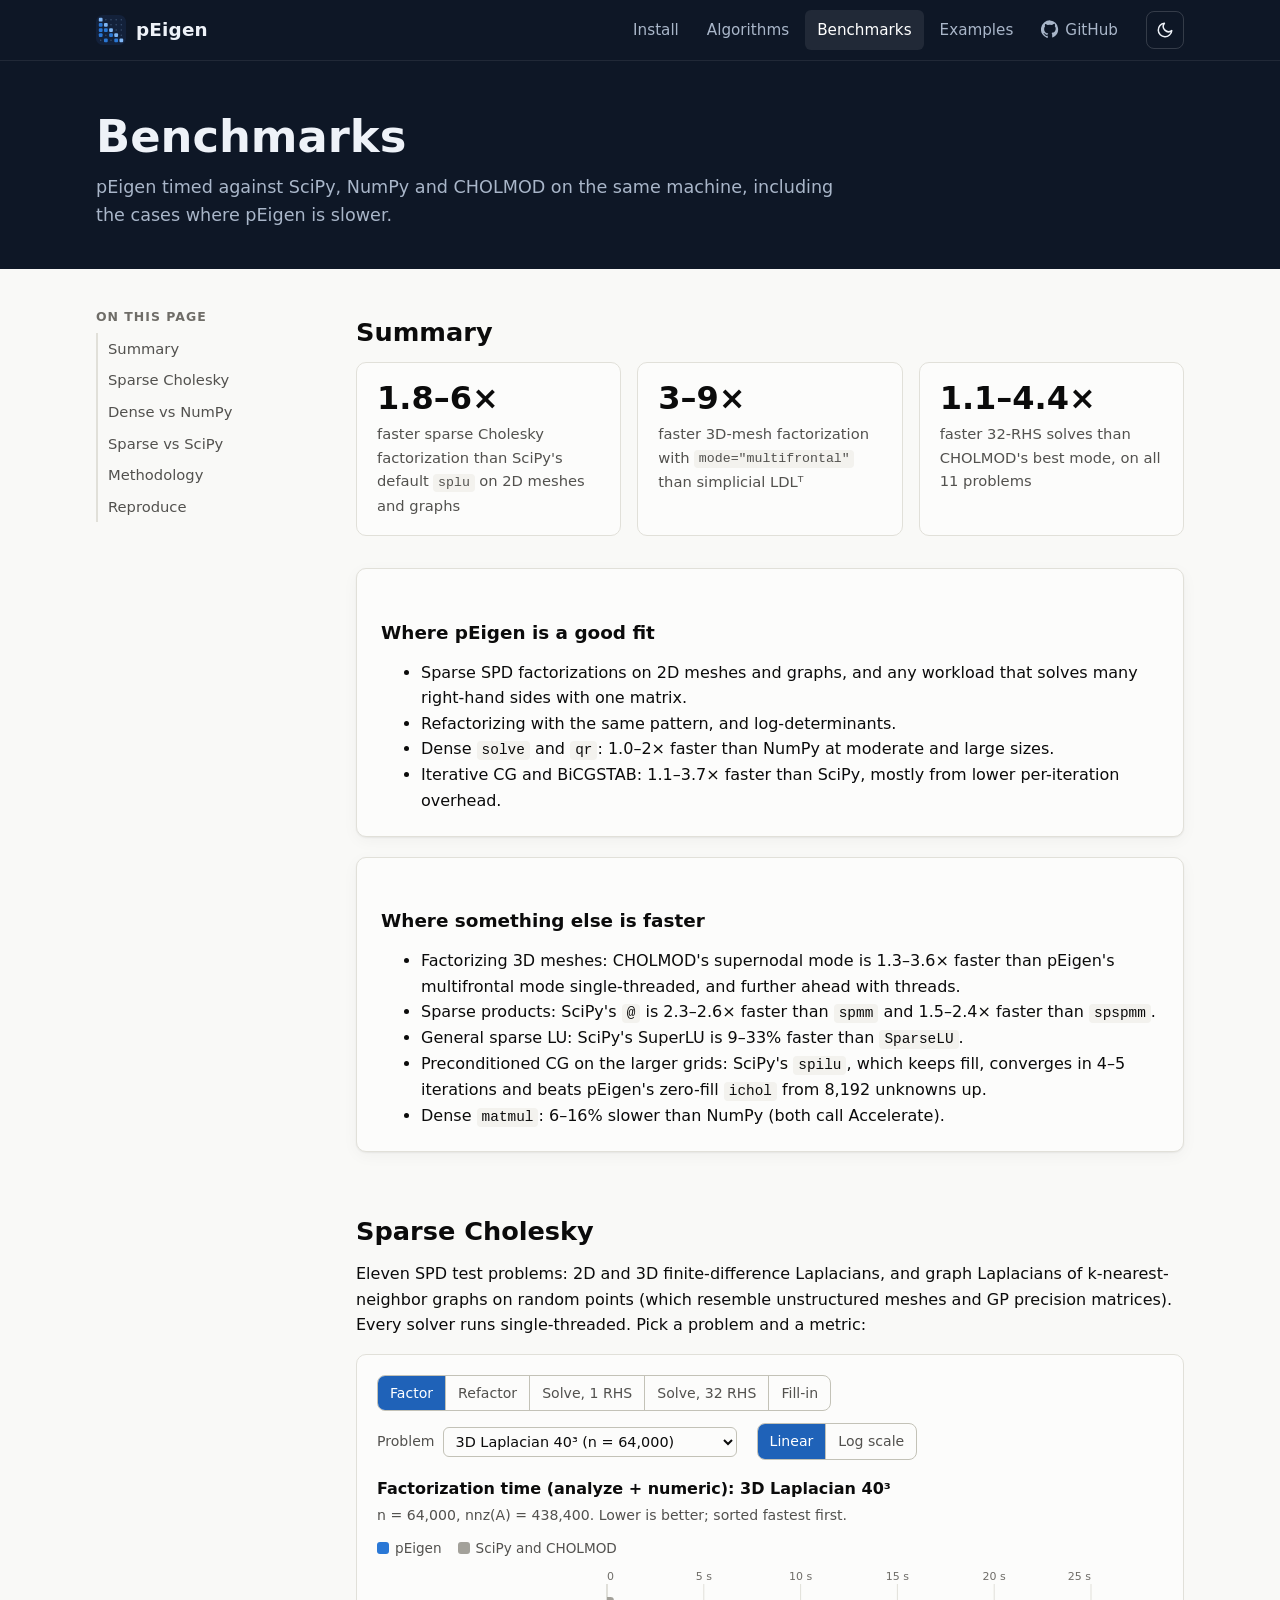
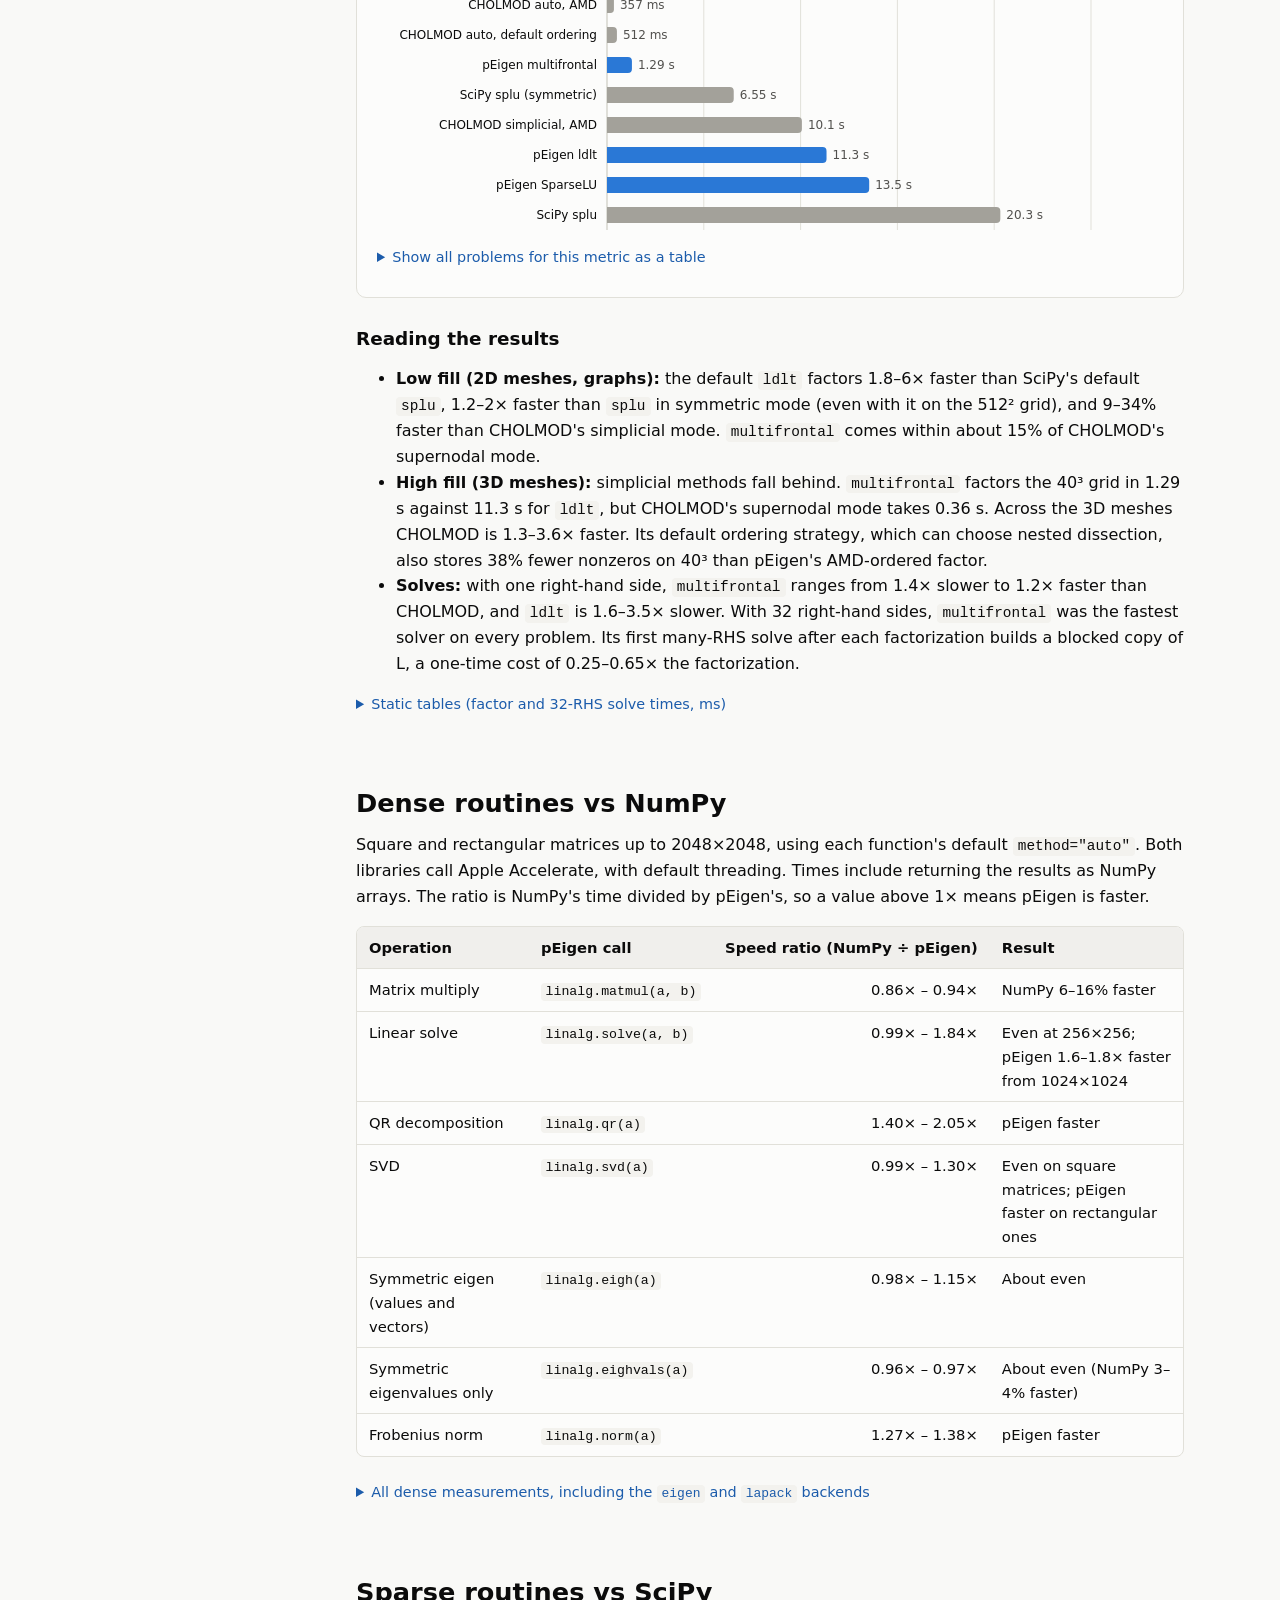
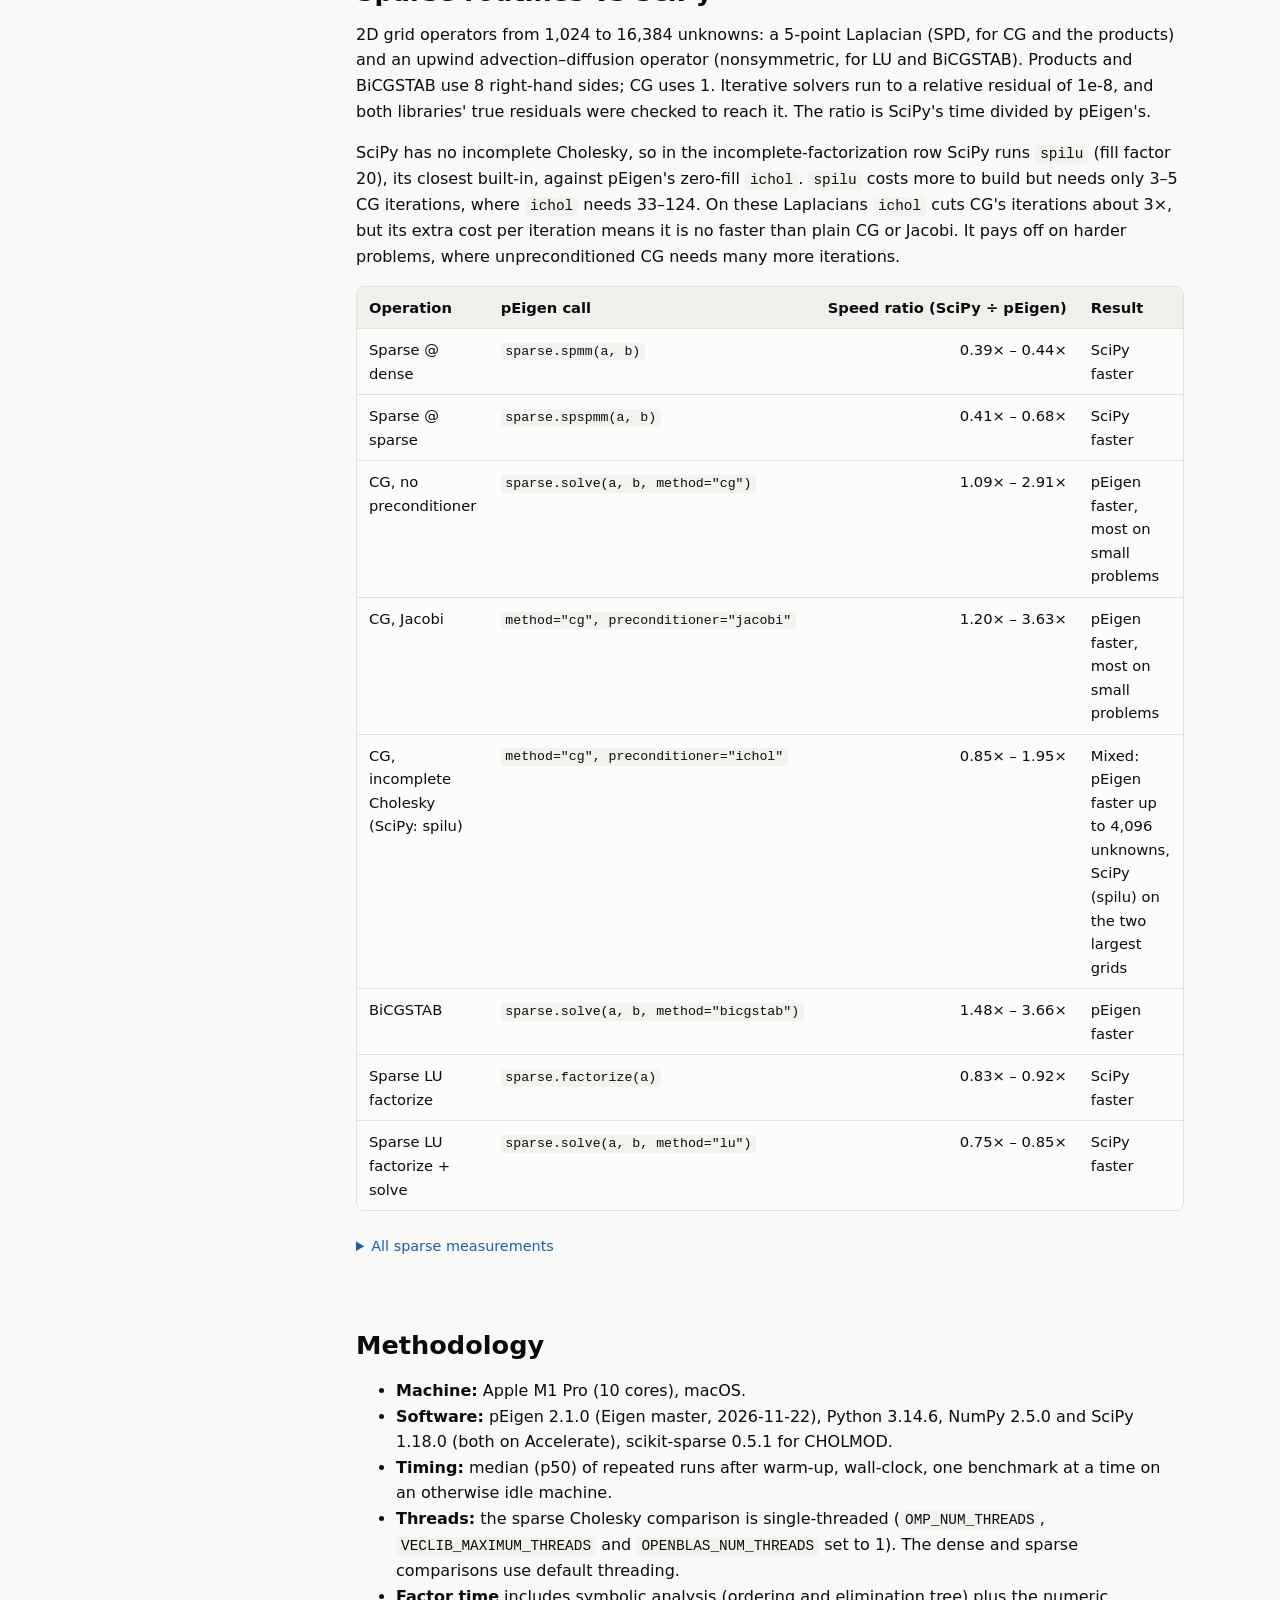
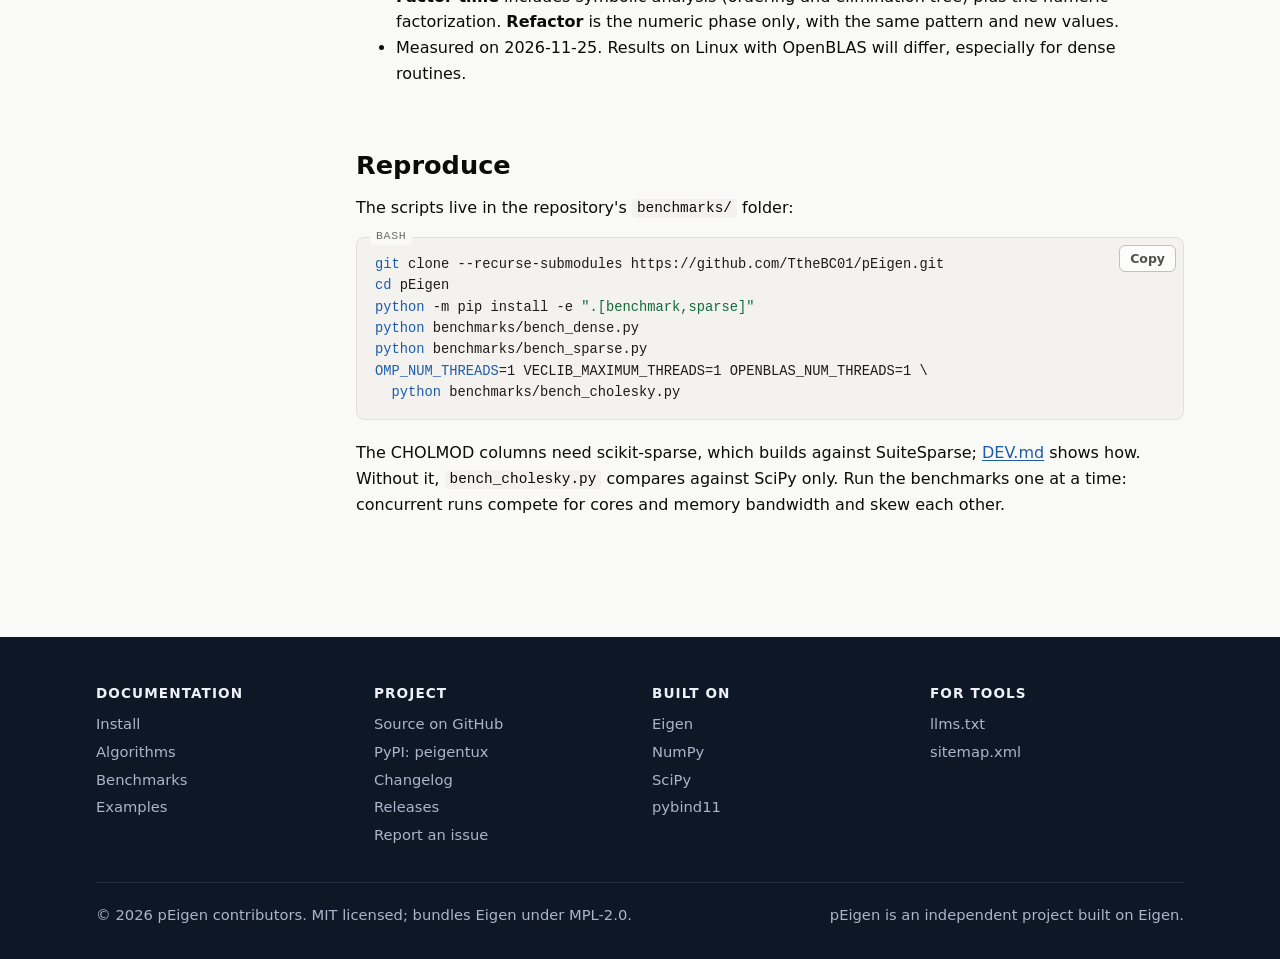
==== commit cecc6d8b: "Benchmark CG with ichol instead of ilu; refresh website sparse tables bench_sparse.py timed pEigen C" ====
--- a/website/benchmarks.html
+++ b/website/benchmarks.html
@@ -79,8 +79,9 @@
           <h3>Where something else is faster</h3>
           <ul>
             <li>Factorizing 3D meshes: CHOLMOD's supernodal mode is 1.3–3.6× faster than pEigen's multifrontal mode single-threaded, and further ahead with threads.</li>
-            <li>Sparse products: SciPy's <code>@</code> is 2.3–2.7× faster than <code>spmm</code> and 1.5–2.3× faster than <code>spspmm</code>.</li>
-            <li>General sparse LU: SciPy's SuperLU is 7–30% faster than <code>SparseLU</code>.</li>
+            <li>Sparse products: SciPy's <code>@</code> is 2.3–2.6× faster than <code>spmm</code> and 1.5–2.4× faster than <code>spspmm</code>.</li>
+            <li>General sparse LU: SciPy's SuperLU is 9–33% faster than <code>SparseLU</code>.</li>
+            <li>Preconditioned CG on the larger grids: SciPy's <code>spilu</code>, which keeps fill, converges in 4–5 iterations and beats pEigen's zero-fill <code>ichol</code> from 8,192 unknowns up.</li>
             <li>Dense <code>matmul</code>: 6–16% slower than NumPy (both call Accelerate).</li>
           </ul>
         </div>
@@ -138,15 +139,16 @@
     <section id="sparse">
       <h2>Sparse routines vs SciPy</h2>
       <p>2D grid operators from 1,024 to 16,384 unknowns: a 5-point Laplacian (SPD, for CG and the products) and an upwind advection–diffusion operator (nonsymmetric, for LU and BiCGSTAB). Products and BiCGSTAB use 8 right-hand sides; CG uses 1. Iterative solvers run to a relative residual of 1e-8, and both libraries' true residuals were checked to reach it. The ratio is SciPy's time divided by pEigen's.</p>
-      <div class="table-wrap"><table><thead><tr><th>Operation</th><th>pEigen call</th><th class="num">Speed ratio (SciPy ÷ pEigen)</th><th>Result</th></tr></thead><tbody><tr><td>Sparse @ dense</td><td><code>sparse.spmm(a, b)</code></td><td class="num">0.37× – 0.44×</td><td>SciPy faster</td></tr><tr><td>Sparse @ sparse</td><td><code>sparse.spspmm(a, b)</code></td><td class="num">0.43× – 0.68×</td><td>SciPy faster</td></tr><tr><td>CG, no preconditioner</td><td><code>sparse.solve(a, b, method=&quot;cg&quot;)</code></td><td class="num">1.09× – 3.00×</td><td>pEigen faster, most on small problems</td></tr><tr><td>CG, Jacobi</td><td><code>method=&quot;cg&quot;, preconditioner=&quot;jacobi&quot;</code></td><td class="num">1.24× – 3.69×</td><td>pEigen faster, most on small problems</td></tr><tr><td>CG, ILU (fill 40)</td><td><code>method=&quot;cg&quot;, preconditioner=&quot;ilu&quot;</code></td><td class="num">0.86× – 1.39×</td><td>Mixed: pEigen faster on small grids, SciPy on the largest</td></tr><tr><td>BiCGSTAB</td><td><code>sparse.solve(a, b, method=&quot;bicgstab&quot;)</code></td><td class="num">1.36× – 3.48×</td><td>pEigen faster</td></tr><tr><td>Sparse LU factorize</td><td><code>sparse.factorize(a)</code></td><td class="num">0.83× – 0.93×</td><td>SciPy faster</td></tr><tr><td>Sparse LU factorize + solve</td><td><code>sparse.solve(a, b, method=&quot;lu&quot;)</code></td><td class="num">0.77× – 0.87×</td><td>SciPy faster</td></tr></tbody></table></div>
+      <p>SciPy has no incomplete Cholesky, so in the incomplete-factorization row SciPy runs <code>spilu</code> (fill factor 20), its closest built-in, against pEigen's zero-fill <code>ichol</code>. <code>spilu</code> costs more to build but needs only 3–5 CG iterations, where <code>ichol</code> needs 33–124. On these Laplacians <code>ichol</code> cuts CG's iterations about 3×, but its extra cost per iteration means it is no faster than plain CG or Jacobi. It pays off on harder problems, where unpreconditioned CG needs many more iterations.</p>
+      <div class="table-wrap"><table><thead><tr><th>Operation</th><th>pEigen call</th><th class="num">Speed ratio (SciPy ÷ pEigen)</th><th>Result</th></tr></thead><tbody><tr><td>Sparse @ dense</td><td><code>sparse.spmm(a, b)</code></td><td class="num">0.39× – 0.44×</td><td>SciPy faster</td></tr><tr><td>Sparse @ sparse</td><td><code>sparse.spspmm(a, b)</code></td><td class="num">0.41× – 0.68×</td><td>SciPy faster</td></tr><tr><td>CG, no preconditioner</td><td><code>sparse.solve(a, b, method=&quot;cg&quot;)</code></td><td class="num">1.09× – 2.91×</td><td>pEigen faster, most on small problems</td></tr><tr><td>CG, Jacobi</td><td><code>method=&quot;cg&quot;, preconditioner=&quot;jacobi&quot;</code></td><td class="num">1.20× – 3.63×</td><td>pEigen faster, most on small problems</td></tr><tr><td>CG, incomplete Cholesky (SciPy: spilu)</td><td><code>method=&quot;cg&quot;, preconditioner=&quot;ichol&quot;</code></td><td class="num">0.85× – 1.95×</td><td>Mixed: pEigen faster up to 4,096 unknowns, SciPy (spilu) on the two largest grids</td></tr><tr><td>BiCGSTAB</td><td><code>sparse.solve(a, b, method=&quot;bicgstab&quot;)</code></td><td class="num">1.48× – 3.66×</td><td>pEigen faster</td></tr><tr><td>Sparse LU factorize</td><td><code>sparse.factorize(a)</code></td><td class="num">0.83× – 0.92×</td><td>SciPy faster</td></tr><tr><td>Sparse LU factorize + solve</td><td><code>sparse.solve(a, b, method=&quot;lu&quot;)</code></td><td class="num">0.75× – 0.85×</td><td>SciPy faster</td></tr></tbody></table></div>
       <details class="table-view">
         <summary>All sparse measurements</summary>
-        <h3>Spmm (sparse @ dense; Laplacian operator)</h3><div class="table-wrap"><table><thead><tr><th>op</th><th>size</th><th class="num">scipy_p50(ms)</th><th class="num">peigen_p50(ms)</th><th class="num">speedup</th></tr></thead><tbody><tr><td>spmm</td><td>32x32 n=1024</td><td class="num">0.013</td><td class="num">0.034</td><td class="num">0.38x</td></tr><tr><td>spmm</td><td>45x45 n=2025</td><td class="num">0.021</td><td class="num">0.047</td><td class="num">0.44x</td></tr><tr><td>spmm</td><td>64x32 n=2048</td><td class="num">0.021</td><td class="num">0.048</td><td class="num">0.43x</td></tr><tr><td>spmm</td><td>64x64 n=4096</td><td class="num">0.038</td><td class="num">0.092</td><td class="num">0.41x</td></tr><tr><td>spmm</td><td>128x64 n=8192</td><td class="num">0.073</td><td class="num">0.183</td><td class="num">0.40x</td></tr><tr><td>spmm</td><td>128x128 n=16384</td><td class="num">0.147</td><td class="num">0.398</td><td class="num">0.37x</td></tr></tbody></table></div>
-<h3>Spspmm (stiffness @ lumped mass, copy-out)</h3><div class="table-wrap"><table><thead><tr><th>op</th><th>size</th><th class="num">scipy_p50(ms)</th><th class="num">peigen_p50(ms)</th><th class="num">speedup</th></tr></thead><tbody><tr><td>spspmm</td><td>32x32 n=1024</td><td class="num">0.04</td><td class="num">0.059</td><td class="num">0.68x</td></tr><tr><td>spspmm</td><td>45x45 n=2025</td><td class="num">0.057</td><td class="num">0.099</td><td class="num">0.57x</td></tr><tr><td>spspmm</td><td>64x32 n=2048</td><td class="num">0.055</td><td class="num">0.1</td><td class="num">0.56x</td></tr><tr><td>spspmm</td><td>64x64 n=4096</td><td class="num">0.088</td><td class="num">0.182</td><td class="num">0.48x</td></tr><tr><td>spspmm</td><td>128x64 n=8192</td><td class="num">0.157</td><td class="num">0.355</td><td class="num">0.44x</td></tr><tr><td>spspmm</td><td>128x128 n=16384</td><td class="num">0.309</td><td class="num">0.725</td><td class="num">0.43x</td></tr></tbody></table></div>
-<h3>Sparse solve [CG] (setup + solve; 2D Laplacian, SPD; single RHS)</h3><p class="viz-sub">Speedup only when both sides converge; same (A, b) per grid across preconditioners. ILU: SciPy spilu(fill=20, drop_tol=0.0001); pEigen IncompleteLUT(fill=40, drop_tol=0.0001).</p><div class="table-wrap"><table><thead><tr><th>op</th><th>size</th><th class="num">scipy_p50(ms)</th><th class="num">peigen_p50(ms)</th><th class="num">speedup</th><th class="num">iters (s/p)</th><th class="num">resid (s/p)</th></tr></thead><tbody><tr><td>sparse_solve[cg,none]</td><td>32x32 n=1024</td><td class="num">1.768</td><td class="num">0.59</td><td class="num">3.00x</td><td class="num">102/101</td><td class="num">7.5e-09/7.5e-09</td></tr><tr><td>sparse_solve[cg,jacobi]</td><td>32x32 n=1024</td><td class="num">2.295</td><td class="num">0.623</td><td class="num">3.69x</td><td class="num">102/101</td><td class="num">7.5e-09/7.5e-09</td></tr><tr><td>sparse_solve[cg,ilu]</td><td>32x32 n=1024</td><td class="num">1.7</td><td class="num">1.22</td><td class="num">1.39x</td><td class="num">3/2</td><td class="num">9.2e-10/9.7e-09</td></tr><tr><td>sparse_solve[cg,none]</td><td>45x45 n=2025</td><td class="num">3.249</td><td class="num">1.711</td><td class="num">1.90x</td><td class="num">141/140</td><td class="num">9.5e-09/9.5e-09</td></tr><tr><td>sparse_solve[cg,jacobi]</td><td>45x45 n=2025</td><td class="num">3.914</td><td class="num">1.781</td><td class="num">2.20x</td><td class="num">141/140</td><td class="num">9.5e-09/9.5e-09</td></tr><tr><td>sparse_solve[cg,ilu]</td><td>45x45 n=2025</td><td class="num">3.299</td><td class="num">3.001</td><td class="num">1.10x</td><td class="num">4/3</td><td class="num">5.1e-11/1.2e-09</td></tr><tr><td>sparse_solve[cg,none]</td><td>64x32 n=2048</td><td class="num">3.729</td><td class="num">1.948</td><td class="num">1.91x</td><td class="num">159/158</td><td class="num">9.5e-09/9.5e-09</td></tr><tr><td>sparse_solve[cg,jacobi]</td><td>64x32 n=2048</td><td class="num">4.406</td><td class="num">1.977</td><td class="num">2.23x</td><td class="num">159/158</td><td class="num">9.5e-09/9.5e-09</td></tr><tr><td>sparse_solve[cg,ilu]</td><td>64x32 n=2048</td><td class="num">3.287</td><td class="num">3.059</td><td class="num">1.07x</td><td class="num">4/3</td><td class="num">7.2e-11/1.8e-09</td></tr><tr><td>sparse_solve[cg,none]</td><td>64x64 n=4096</td><td class="num">6.785</td><td class="num">4.934</td><td class="num">1.38x</td><td class="num">199/198</td><td class="num">9.2e-09/9.2e-09</td></tr><tr><td>sparse_solve[cg,jacobi]</td><td>64x64 n=4096</td><td class="num">7.93</td><td class="num">4.784</td><td class="num">1.66x</td><td class="num">199/198</td><td class="num">9.2e-09/9.2e-09</td></tr><tr><td>sparse_solve[cg,ilu]</td><td>64x64 n=4096</td><td class="num">7.751</td><td class="num">7.412</td><td class="num">1.05x</td><td class="num">4/4</td><td class="num">1.6e-10/1.8e-09</td></tr><tr><td>sparse_solve[cg,none]</td><td>128x64 n=8192</td><td class="num">17.824</td><td class="num">14.618</td><td class="num">1.22x</td><td class="num">307/306</td><td class="num">9.9e-09/9.9e-09</td></tr><tr><td>sparse_solve[cg,jacobi]</td><td>128x64 n=8192</td><td class="num">20.284</td><td class="num">14.512</td><td class="num">1.40x</td><td class="num">307/306</td><td class="num">9.9e-09/9.9e-09</td></tr><tr><td>sparse_solve[cg,ilu]</td><td>128x64 n=8192</td><td class="num">15.772</td><td class="num">18.259</td><td class="num">0.86x</td><td class="num">4/6</td><td class="num">4.2e-09/5.8e-09</td></tr><tr><td>sparse_solve[cg,none]</td><td>128x128 n=16384</td><td class="num">39.775</td><td class="num">36.493</td><td class="num">1.09x</td><td class="num">387/386</td><td class="num">9.4e-09/9.4e-09</td></tr><tr><td>sparse_solve[cg,jacobi]</td><td>128x128 n=16384</td><td class="num">45.512</td><td class="num">36.667</td><td class="num">1.24x</td><td class="num">387/386</td><td class="num">9.4e-09/9.4e-09</td></tr><tr><td>sparse_solve[cg,ilu]</td><td>128x128 n=16384</td><td class="num">40.559</td><td class="num">43.913</td><td class="num">0.92x</td><td class="num">5/9</td><td class="num">5.9e-09/5.6e-09</td></tr></tbody></table></div>
-<h3>Sparse solve [BiCGSTAB] (setup + solve; advection–diffusion)</h3><div class="table-wrap"><table><thead><tr><th>op</th><th>size</th><th class="num">scipy_p50(ms)</th><th class="num">peigen_p50(ms)</th><th class="num">speedup</th></tr></thead><tbody><tr><td>sparse_solve[bicgstab]</td><td>32x32 n=1024</td><td class="num">14.506</td><td class="num">4.164</td><td class="num">3.48x</td></tr><tr><td>sparse_solve[bicgstab]</td><td>45x45 n=2025</td><td class="num">26.208</td><td class="num">10.927</td><td class="num">2.40x</td></tr><tr><td>sparse_solve[bicgstab]</td><td>64x32 n=2048</td><td class="num">30.571</td><td class="num">13.173</td><td class="num">2.32x</td></tr><tr><td>sparse_solve[bicgstab]</td><td>64x64 n=4096</td><td class="num">54.8</td><td class="num">30.223</td><td class="num">1.81x</td></tr><tr><td>sparse_solve[bicgstab]</td><td>128x64 n=8192</td><td class="num">151.245</td><td class="num">96.633</td><td class="num">1.57x</td></tr><tr><td>sparse_solve[bicgstab]</td><td>128x128 n=16384</td><td class="num">338.411</td><td class="num">248.912</td><td class="num">1.36x</td></tr></tbody></table></div>
-<h3>Sparse factorize [LU] (pattern + numeric factorization; advection–diffusion)</h3><div class="table-wrap"><table><thead><tr><th>op</th><th>size</th><th class="num">scipy_p50(ms)</th><th class="num">peigen_p50(ms)</th><th class="num">speedup</th></tr></thead><tbody><tr><td>sparse_factorize[lu]</td><td>32x32 n=1024</td><td class="num">1.163</td><td class="num">1.384</td><td class="num">0.84x</td></tr><tr><td>sparse_factorize[lu]</td><td>45x45 n=2025</td><td class="num">2.378</td><td class="num">2.722</td><td class="num">0.87x</td></tr><tr><td>sparse_factorize[lu]</td><td>64x32 n=2048</td><td class="num">2.2</td><td class="num">2.64</td><td class="num">0.83x</td></tr><tr><td>sparse_factorize[lu]</td><td>64x64 n=4096</td><td class="num">5.069</td><td class="num">6.051</td><td class="num">0.84x</td></tr><tr><td>sparse_factorize[lu]</td><td>128x64 n=8192</td><td class="num">10.641</td><td class="num">12.111</td><td class="num">0.88x</td></tr><tr><td>sparse_factorize[lu]</td><td>128x128 n=16384</td><td class="num">26.489</td><td class="num">28.436</td><td class="num">0.93x</td></tr></tbody></table></div>
-<h3>Sparse solve [LU] (factorize + solve; advection–diffusion)</h3><div class="table-wrap"><table><thead><tr><th>op</th><th>size</th><th class="num">scipy_p50(ms)</th><th class="num">peigen_p50(ms)</th><th class="num">speedup</th></tr></thead><tbody><tr><td>sparse_solve[lu]</td><td>32x32 n=1024</td><td class="num">1.299</td><td class="num">1.685</td><td class="num">0.77x</td></tr><tr><td>sparse_solve[lu]</td><td>45x45 n=2025</td><td class="num">2.696</td><td class="num">3.427</td><td class="num">0.79x</td></tr><tr><td>sparse_solve[lu]</td><td>64x32 n=2048</td><td class="num">2.534</td><td class="num">3.218</td><td class="num">0.79x</td></tr><tr><td>sparse_solve[lu]</td><td>64x64 n=4096</td><td class="num">6.041</td><td class="num">7.58</td><td class="num">0.80x</td></tr><tr><td>sparse_solve[lu]</td><td>128x64 n=8192</td><td class="num">12.45</td><td class="num">15.472</td><td class="num">0.80x</td></tr><tr><td>sparse_solve[lu]</td><td>128x128 n=16384</td><td class="num">30.824</td><td class="num">35.563</td><td class="num">0.87x</td></tr></tbody></table></div>
+        <h3>Spmm (sparse @ dense; Laplacian operator)</h3><div class="table-wrap"><table><thead><tr><th>op</th><th>size</th><th class="num">scipy_p50(ms)</th><th class="num">peigen_p50(ms)</th><th class="num">speedup</th></tr></thead><tbody><tr><td>spmm</td><td>32x32 n=1024</td><td class="num">0.014</td><td class="num">0.034</td><td class="num">0.41x</td></tr><tr><td>spmm</td><td>45x45 n=2025</td><td class="num">0.021</td><td class="num">0.049</td><td class="num">0.43x</td></tr><tr><td>spmm</td><td>64x32 n=2048</td><td class="num">0.021</td><td class="num">0.048</td><td class="num">0.44x</td></tr><tr><td>spmm</td><td>64x64 n=4096</td><td class="num">0.04</td><td class="num">0.098</td><td class="num">0.41x</td></tr><tr><td>spmm</td><td>128x64 n=8192</td><td class="num">0.073</td><td class="num">0.186</td><td class="num">0.39x</td></tr><tr><td>spmm</td><td>128x128 n=16384</td><td class="num">0.142</td><td class="num">0.362</td><td class="num">0.39x</td></tr></tbody></table></div>
+<h3>Spspmm (stiffness @ lumped mass, copy-out)</h3><div class="table-wrap"><table><thead><tr><th>op</th><th>size</th><th class="num">scipy_p50(ms)</th><th class="num">peigen_p50(ms)</th><th class="num">speedup</th></tr></thead><tbody><tr><td>spspmm</td><td>32x32 n=1024</td><td class="num">0.041</td><td class="num">0.06</td><td class="num">0.68x</td></tr><tr><td>spspmm</td><td>45x45 n=2025</td><td class="num">0.059</td><td class="num">0.104</td><td class="num">0.57x</td></tr><tr><td>spspmm</td><td>64x32 n=2048</td><td class="num">0.056</td><td class="num">0.103</td><td class="num">0.54x</td></tr><tr><td>spspmm</td><td>64x64 n=4096</td><td class="num">0.088</td><td class="num">0.184</td><td class="num">0.48x</td></tr><tr><td>spspmm</td><td>128x64 n=8192</td><td class="num">0.16</td><td class="num">0.361</td><td class="num">0.44x</td></tr><tr><td>spspmm</td><td>128x128 n=16384</td><td class="num">0.298</td><td class="num">0.722</td><td class="num">0.41x</td></tr></tbody></table></div>
+<h3>Sparse solve [CG] (setup + solve; 2D Laplacian, SPD; single RHS)</h3><p class="viz-sub">Speedup only when both sides converge; same (A, b) per grid across preconditioners. ichol: pEigen zero-fill IncompleteCholesky; SciPy has no incomplete Cholesky, so its side uses spilu(fill=20, drop_tol=0.0001).</p><div class="table-wrap"><table><thead><tr><th>op</th><th>size</th><th class="num">scipy_p50(ms)</th><th class="num">peigen_p50(ms)</th><th class="num">speedup</th><th class="num">iters (s/p)</th><th class="num">resid (s/p)</th></tr></thead><tbody><tr><td>sparse_solve[cg,none]</td><td>32x32 n=1024</td><td class="num">1.751</td><td class="num">0.601</td><td class="num">2.91x</td><td class="num">102/101</td><td class="num">7.5e-09/7.5e-09</td></tr><tr><td>sparse_solve[cg,jacobi]</td><td>32x32 n=1024</td><td class="num">2.205</td><td class="num">0.607</td><td class="num">3.63x</td><td class="num">102/101</td><td class="num">7.5e-09/7.5e-09</td></tr><tr><td>sparse_solve[cg,ichol]</td><td>32x32 n=1024</td><td class="num">1.682</td><td class="num">0.864</td><td class="num">1.95x</td><td class="num">3/33</td><td class="num">9.2e-10/8.3e-09</td></tr><tr><td>sparse_solve[cg,none]</td><td>45x45 n=2025</td><td class="num">3.219</td><td class="num">1.868</td><td class="num">1.72x</td><td class="num">141/140</td><td class="num">9.5e-09/9.5e-09</td></tr><tr><td>sparse_solve[cg,jacobi]</td><td>45x45 n=2025</td><td class="num">3.889</td><td class="num">1.958</td><td class="num">1.99x</td><td class="num">141/140</td><td class="num">9.5e-09/9.5e-09</td></tr><tr><td>sparse_solve[cg,ichol]</td><td>45x45 n=2025</td><td class="num">3.46</td><td class="num">2.409</td><td class="num">1.44x</td><td class="num">4/46</td><td class="num">5.1e-11/5.9e-09</td></tr><tr><td>sparse_solve[cg,none]</td><td>64x32 n=2048</td><td class="num">3.663</td><td class="num">2.179</td><td class="num">1.68x</td><td class="num">159/158</td><td class="num">9.5e-09/9.5e-09</td></tr><tr><td>sparse_solve[cg,jacobi]</td><td>64x32 n=2048</td><td class="num">4.29</td><td class="num">2.184</td><td class="num">1.96x</td><td class="num">159/158</td><td class="num">9.5e-09/9.5e-09</td></tr><tr><td>sparse_solve[cg,ichol]</td><td>64x32 n=2048</td><td class="num">3.169</td><td class="num">2.441</td><td class="num">1.30x</td><td class="num">4/47</td><td class="num">7.2e-11/6.7e-09</td></tr><tr><td>sparse_solve[cg,none]</td><td>64x64 n=4096</td><td class="num">6.71</td><td class="num">5.11</td><td class="num">1.31x</td><td class="num">199/198</td><td class="num">9.2e-09/9.2e-09</td></tr><tr><td>sparse_solve[cg,jacobi]</td><td>64x64 n=4096</td><td class="num">7.717</td><td class="num">5.044</td><td class="num">1.53x</td><td class="num">199/198</td><td class="num">9.2e-09/9.2e-09</td></tr><tr><td>sparse_solve[cg,ichol]</td><td>64x64 n=4096</td><td class="num">7.455</td><td class="num">6.389</td><td class="num">1.17x</td><td class="num">4/64</td><td class="num">1.6e-10/6.9e-09</td></tr><tr><td>sparse_solve[cg,none]</td><td>128x64 n=8192</td><td class="num">17.327</td><td class="num">14.258</td><td class="num">1.22x</td><td class="num">307/306</td><td class="num">9.9e-09/9.9e-09</td></tr><tr><td>sparse_solve[cg,jacobi]</td><td>128x64 n=8192</td><td class="num">20.041</td><td class="num">14.437</td><td class="num">1.39x</td><td class="num">307/306</td><td class="num">9.9e-09/9.9e-09</td></tr><tr><td>sparse_solve[cg,ichol]</td><td>128x64 n=8192</td><td class="num">15.536</td><td class="num">17.356</td><td class="num">0.90x</td><td class="num">4/90</td><td class="num">4.2e-09/8.0e-09</td></tr><tr><td>sparse_solve[cg,none]</td><td>128x128 n=16384</td><td class="num">39.577</td><td class="num">36.244</td><td class="num">1.09x</td><td class="num">387/386</td><td class="num">9.4e-09/9.4e-09</td></tr><tr><td>sparse_solve[cg,jacobi]</td><td>128x128 n=16384</td><td class="num">43.728</td><td class="num">36.571</td><td class="num">1.20x</td><td class="num">387/386</td><td class="num">9.4e-09/9.4e-09</td></tr><tr><td>sparse_solve[cg,ichol]</td><td>128x128 n=16384</td><td class="num">40.632</td><td class="num">47.924</td><td class="num">0.85x</td><td class="num">5/124</td><td class="num">5.9e-09/8.7e-09</td></tr></tbody></table></div>
+<h3>Sparse solve [BiCGSTAB] (setup + solve; advection–diffusion)</h3><div class="table-wrap"><table><thead><tr><th>op</th><th>size</th><th class="num">scipy_p50(ms)</th><th class="num">peigen_p50(ms)</th><th class="num">speedup</th></tr></thead><tbody><tr><td>sparse_solve[bicgstab]</td><td>32x32 n=1024</td><td class="num">14.524</td><td class="num">3.968</td><td class="num">3.66x</td></tr><tr><td>sparse_solve[bicgstab]</td><td>45x45 n=2025</td><td class="num">26.059</td><td class="num">10.969</td><td class="num">2.38x</td></tr><tr><td>sparse_solve[bicgstab]</td><td>64x32 n=2048</td><td class="num">29.605</td><td class="num">12.383</td><td class="num">2.39x</td></tr><tr><td>sparse_solve[bicgstab]</td><td>64x64 n=4096</td><td class="num">54.692</td><td class="num">27.363</td><td class="num">2.00x</td></tr><tr><td>sparse_solve[bicgstab]</td><td>128x64 n=8192</td><td class="num">151.505</td><td class="num">88.794</td><td class="num">1.71x</td></tr><tr><td>sparse_solve[bicgstab]</td><td>128x128 n=16384</td><td class="num">337.359</td><td class="num">228.451</td><td class="num">1.48x</td></tr></tbody></table></div>
+<h3>Sparse factorize [LU] (pattern + numeric factorization; advection–diffusion)</h3><div class="table-wrap"><table><thead><tr><th>op</th><th>size</th><th class="num">scipy_p50(ms)</th><th class="num">peigen_p50(ms)</th><th class="num">speedup</th></tr></thead><tbody><tr><td>sparse_factorize[lu]</td><td>32x32 n=1024</td><td class="num">1.18</td><td class="num">1.39</td><td class="num">0.85x</td></tr><tr><td>sparse_factorize[lu]</td><td>45x45 n=2025</td><td class="num">2.334</td><td class="num">2.673</td><td class="num">0.87x</td></tr><tr><td>sparse_factorize[lu]</td><td>64x32 n=2048</td><td class="num">2.178</td><td class="num">2.629</td><td class="num">0.83x</td></tr><tr><td>sparse_factorize[lu]</td><td>64x64 n=4096</td><td class="num">5.064</td><td class="num">5.815</td><td class="num">0.87x</td></tr><tr><td>sparse_factorize[lu]</td><td>128x64 n=8192</td><td class="num">10.227</td><td class="num">11.679</td><td class="num">0.88x</td></tr><tr><td>sparse_factorize[lu]</td><td>128x128 n=16384</td><td class="num">26.173</td><td class="num">28.424</td><td class="num">0.92x</td></tr></tbody></table></div>
+<h3>Sparse solve [LU] (factorize + solve; advection–diffusion)</h3><div class="table-wrap"><table><thead><tr><th>op</th><th>size</th><th class="num">scipy_p50(ms)</th><th class="num">peigen_p50(ms)</th><th class="num">speedup</th></tr></thead><tbody><tr><td>sparse_solve[lu]</td><td>32x32 n=1024</td><td class="num">1.295</td><td class="num">1.651</td><td class="num">0.78x</td></tr><tr><td>sparse_solve[lu]</td><td>45x45 n=2025</td><td class="num">2.676</td><td class="num">3.249</td><td class="num">0.82x</td></tr><tr><td>sparse_solve[lu]</td><td>64x32 n=2048</td><td class="num">2.485</td><td class="num">3.299</td><td class="num">0.75x</td></tr><tr><td>sparse_solve[lu]</td><td>64x64 n=4096</td><td class="num">5.866</td><td class="num">7.371</td><td class="num">0.80x</td></tr><tr><td>sparse_solve[lu]</td><td>128x64 n=8192</td><td class="num">11.999</td><td class="num">15.174</td><td class="num">0.79x</td></tr><tr><td>sparse_solve[lu]</td><td>128x128 n=16384</td><td class="num">31.016</td><td class="num">36.693</td><td class="num">0.85x</td></tr></tbody></table></div>
       </details>
     </section>
 
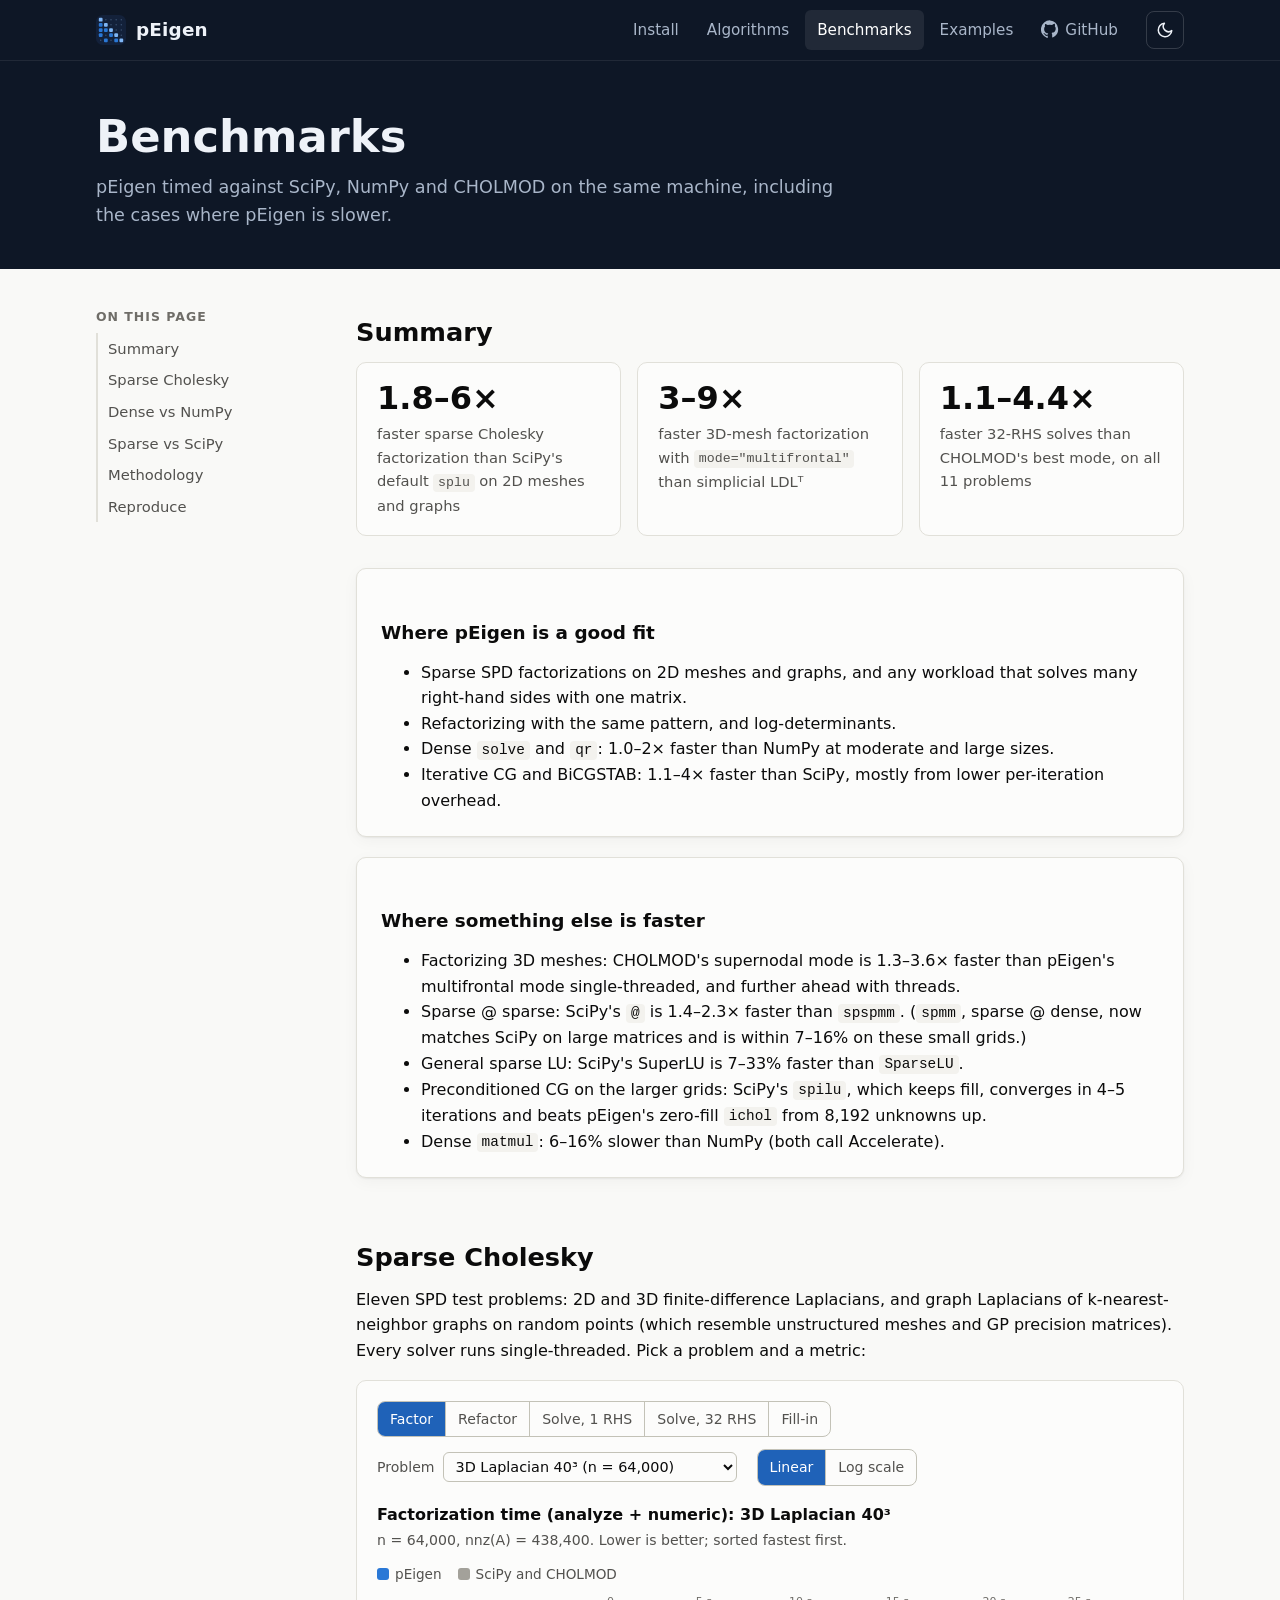
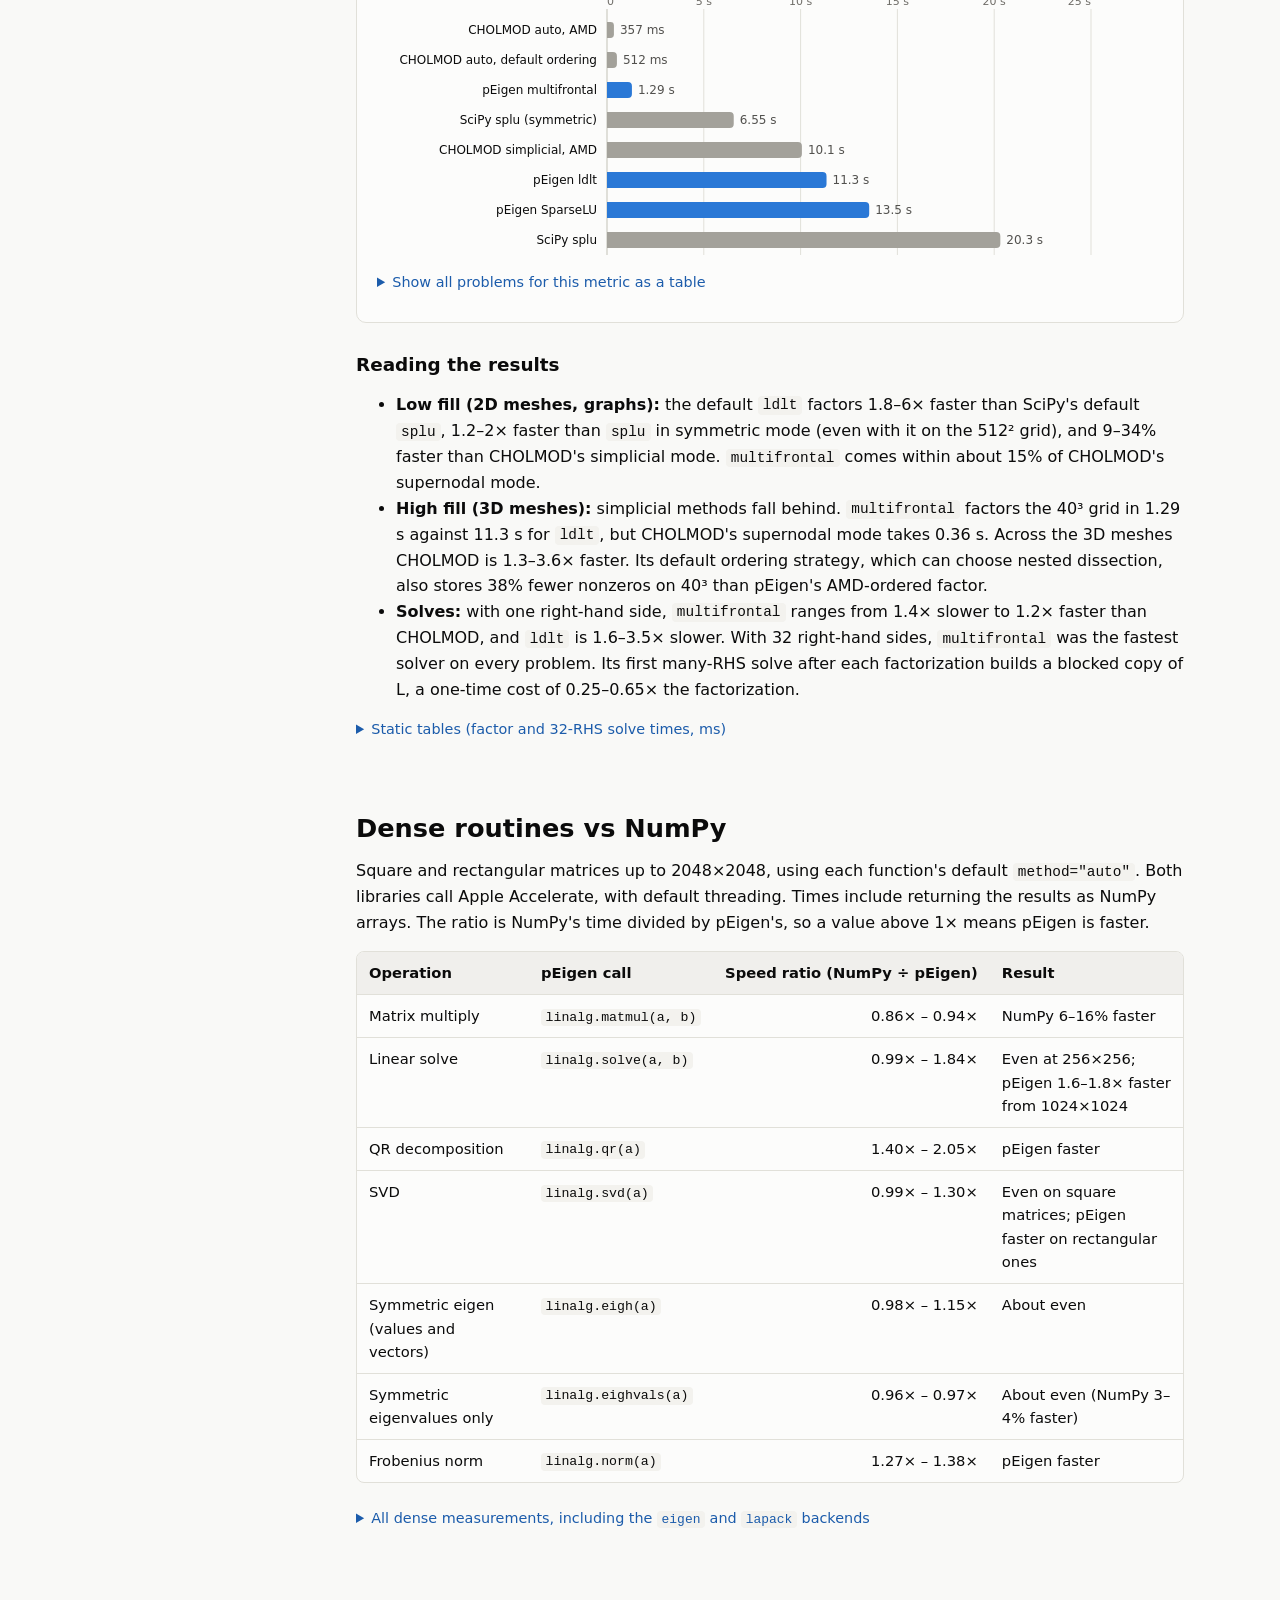
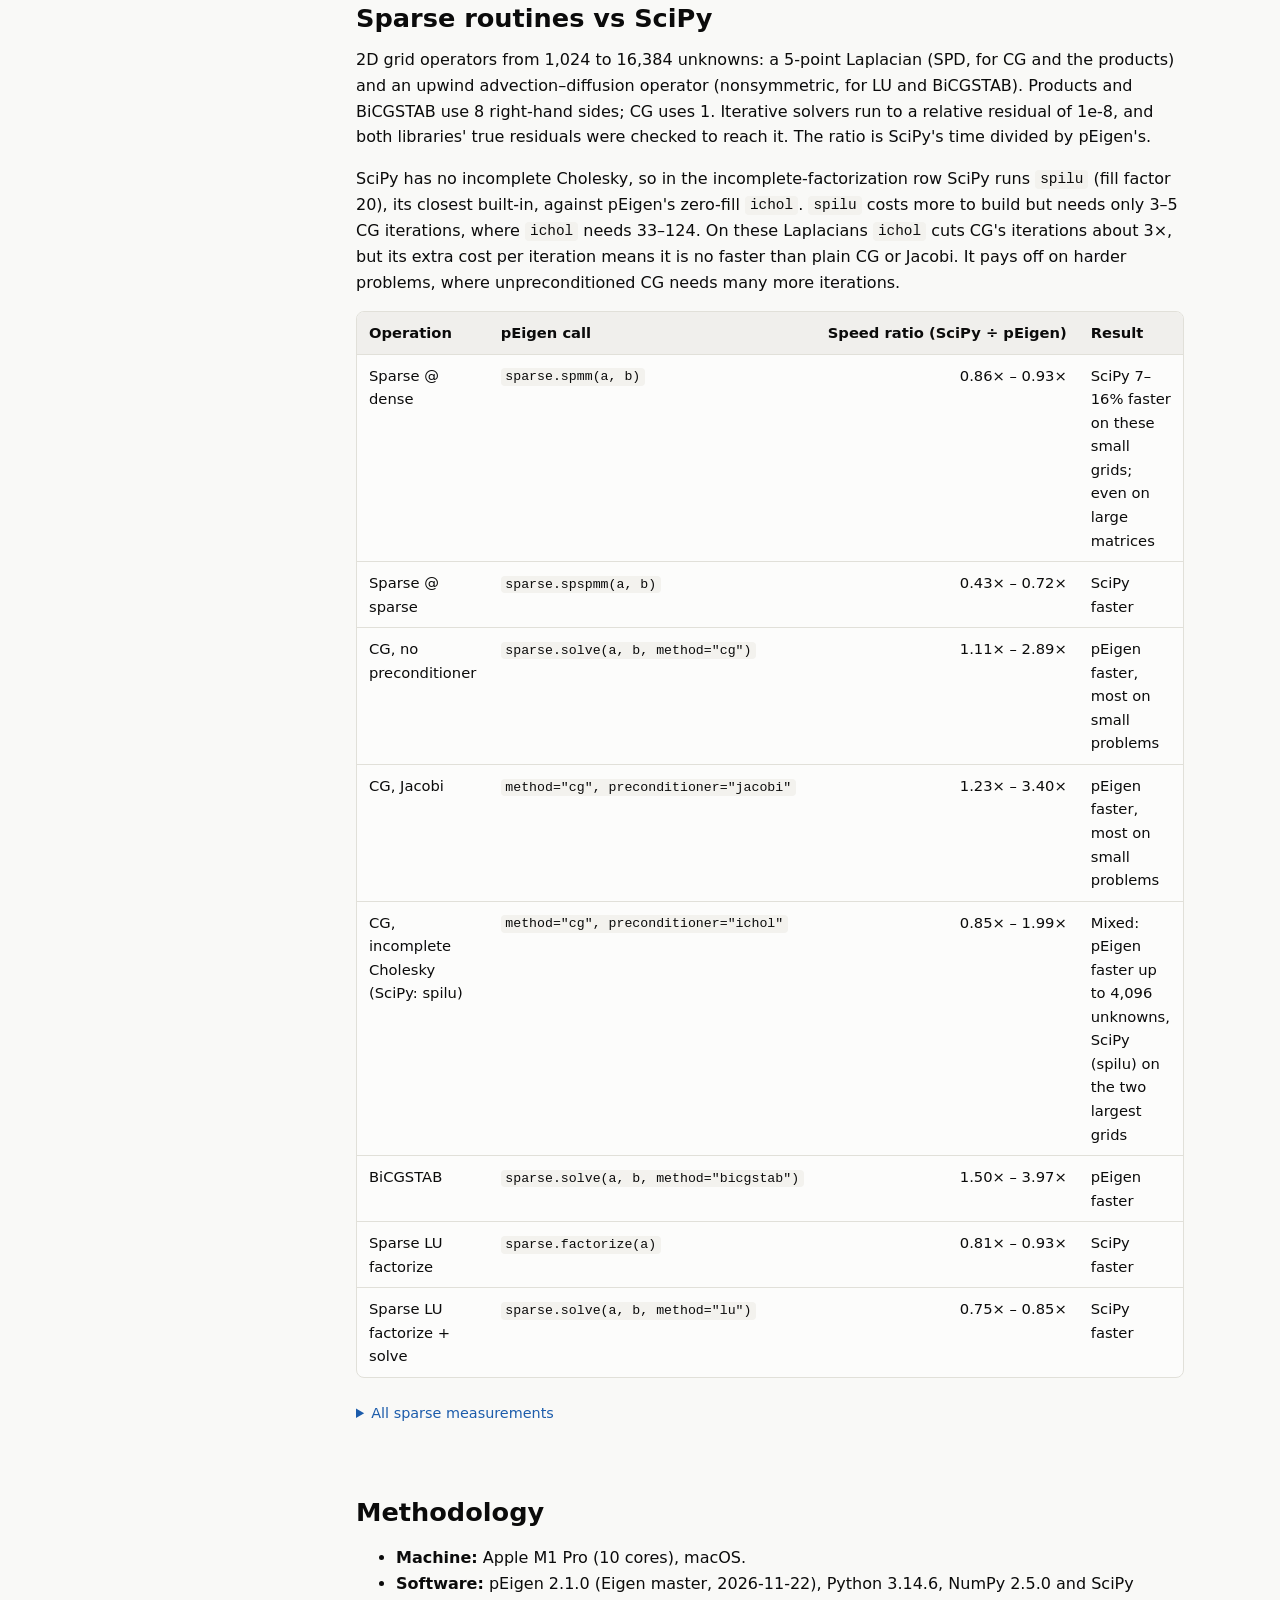
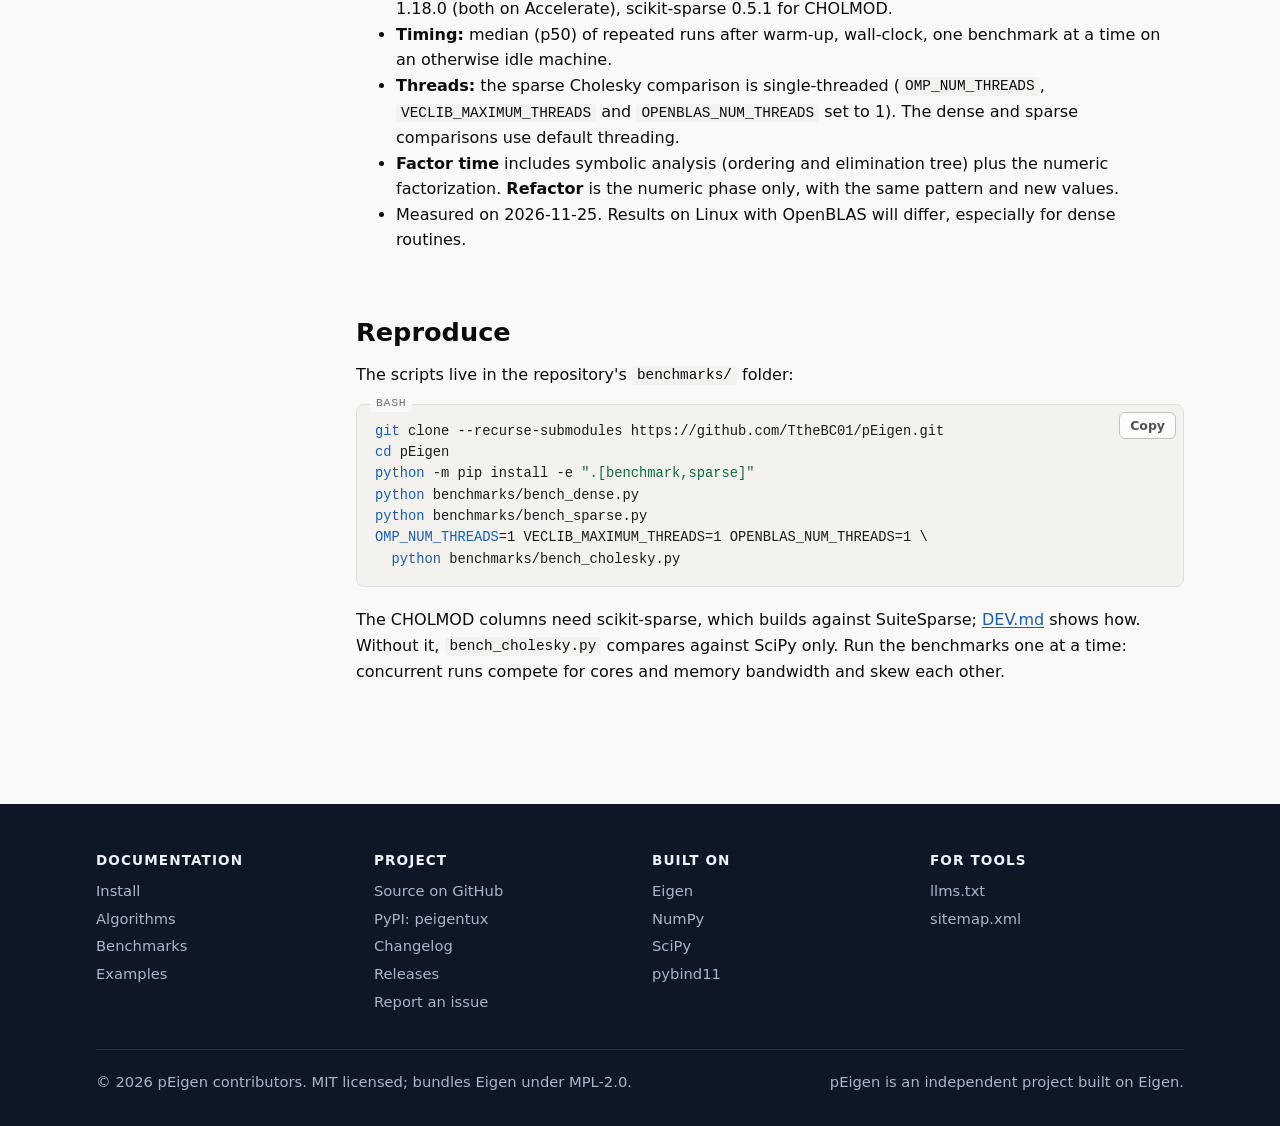
==== commit 328a9fc5: "Speed up sparse products: row-major spmm kernels, faster spspmm spmm went through Eigen's generic sp" ====
--- a/website/benchmarks.html
+++ b/website/benchmarks.html
@@ -72,15 +72,15 @@
             <li>Sparse SPD factorizations on 2D meshes and graphs, and any workload that solves many right-hand sides with one matrix.</li>
             <li>Refactorizing with the same pattern, and log-determinants.</li>
             <li>Dense <code>solve</code> and <code>qr</code>: 1.0–2× faster than NumPy at moderate and large sizes.</li>
-            <li>Iterative CG and BiCGSTAB: 1.1–3.7× faster than SciPy, mostly from lower per-iteration overhead.</li>
+            <li>Iterative CG and BiCGSTAB: 1.1–4× faster than SciPy, mostly from lower per-iteration overhead.</li>
           </ul>
         </div>
         <div class="card">
           <h3>Where something else is faster</h3>
           <ul>
             <li>Factorizing 3D meshes: CHOLMOD's supernodal mode is 1.3–3.6× faster than pEigen's multifrontal mode single-threaded, and further ahead with threads.</li>
-            <li>Sparse products: SciPy's <code>@</code> is 2.3–2.6× faster than <code>spmm</code> and 1.5–2.4× faster than <code>spspmm</code>.</li>
-            <li>General sparse LU: SciPy's SuperLU is 9–33% faster than <code>SparseLU</code>.</li>
+            <li>Sparse @ sparse: SciPy's <code>@</code> is 1.4–2.3× faster than <code>spspmm</code>. (<code>spmm</code>, sparse @ dense, now matches SciPy on large matrices and is within 7–16% on these small grids.)</li>
+            <li>General sparse LU: SciPy's SuperLU is 7–33% faster than <code>SparseLU</code>.</li>
             <li>Preconditioned CG on the larger grids: SciPy's <code>spilu</code>, which keeps fill, converges in 4–5 iterations and beats pEigen's zero-fill <code>ichol</code> from 8,192 unknowns up.</li>
             <li>Dense <code>matmul</code>: 6–16% slower than NumPy (both call Accelerate).</li>
           </ul>
@@ -140,15 +140,15 @@
       <h2>Sparse routines vs SciPy</h2>
       <p>2D grid operators from 1,024 to 16,384 unknowns: a 5-point Laplacian (SPD, for CG and the products) and an upwind advection–diffusion operator (nonsymmetric, for LU and BiCGSTAB). Products and BiCGSTAB use 8 right-hand sides; CG uses 1. Iterative solvers run to a relative residual of 1e-8, and both libraries' true residuals were checked to reach it. The ratio is SciPy's time divided by pEigen's.</p>
       <p>SciPy has no incomplete Cholesky, so in the incomplete-factorization row SciPy runs <code>spilu</code> (fill factor 20), its closest built-in, against pEigen's zero-fill <code>ichol</code>. <code>spilu</code> costs more to build but needs only 3–5 CG iterations, where <code>ichol</code> needs 33–124. On these Laplacians <code>ichol</code> cuts CG's iterations about 3×, but its extra cost per iteration means it is no faster than plain CG or Jacobi. It pays off on harder problems, where unpreconditioned CG needs many more iterations.</p>
-      <div class="table-wrap"><table><thead><tr><th>Operation</th><th>pEigen call</th><th class="num">Speed ratio (SciPy ÷ pEigen)</th><th>Result</th></tr></thead><tbody><tr><td>Sparse @ dense</td><td><code>sparse.spmm(a, b)</code></td><td class="num">0.39× – 0.44×</td><td>SciPy faster</td></tr><tr><td>Sparse @ sparse</td><td><code>sparse.spspmm(a, b)</code></td><td class="num">0.41× – 0.68×</td><td>SciPy faster</td></tr><tr><td>CG, no preconditioner</td><td><code>sparse.solve(a, b, method=&quot;cg&quot;)</code></td><td class="num">1.09× – 2.91×</td><td>pEigen faster, most on small problems</td></tr><tr><td>CG, Jacobi</td><td><code>method=&quot;cg&quot;, preconditioner=&quot;jacobi&quot;</code></td><td class="num">1.20× – 3.63×</td><td>pEigen faster, most on small problems</td></tr><tr><td>CG, incomplete Cholesky (SciPy: spilu)</td><td><code>method=&quot;cg&quot;, preconditioner=&quot;ichol&quot;</code></td><td class="num">0.85× – 1.95×</td><td>Mixed: pEigen faster up to 4,096 unknowns, SciPy (spilu) on the two largest grids</td></tr><tr><td>BiCGSTAB</td><td><code>sparse.solve(a, b, method=&quot;bicgstab&quot;)</code></td><td class="num">1.48× – 3.66×</td><td>pEigen faster</td></tr><tr><td>Sparse LU factorize</td><td><code>sparse.factorize(a)</code></td><td class="num">0.83× – 0.92×</td><td>SciPy faster</td></tr><tr><td>Sparse LU factorize + solve</td><td><code>sparse.solve(a, b, method=&quot;lu&quot;)</code></td><td class="num">0.75× – 0.85×</td><td>SciPy faster</td></tr></tbody></table></div>
+      <div class="table-wrap"><table><thead><tr><th>Operation</th><th>pEigen call</th><th class="num">Speed ratio (SciPy ÷ pEigen)</th><th>Result</th></tr></thead><tbody><tr><td>Sparse @ dense</td><td><code>sparse.spmm(a, b)</code></td><td class="num">0.86× – 0.93×</td><td>SciPy 7–16% faster on these small grids; even on large matrices</td></tr><tr><td>Sparse @ sparse</td><td><code>sparse.spspmm(a, b)</code></td><td class="num">0.43× – 0.72×</td><td>SciPy faster</td></tr><tr><td>CG, no preconditioner</td><td><code>sparse.solve(a, b, method=&quot;cg&quot;)</code></td><td class="num">1.11× – 2.89×</td><td>pEigen faster, most on small problems</td></tr><tr><td>CG, Jacobi</td><td><code>method=&quot;cg&quot;, preconditioner=&quot;jacobi&quot;</code></td><td class="num">1.23× – 3.40×</td><td>pEigen faster, most on small problems</td></tr><tr><td>CG, incomplete Cholesky (SciPy: spilu)</td><td><code>method=&quot;cg&quot;, preconditioner=&quot;ichol&quot;</code></td><td class="num">0.85× – 1.99×</td><td>Mixed: pEigen faster up to 4,096 unknowns, SciPy (spilu) on the two largest grids</td></tr><tr><td>BiCGSTAB</td><td><code>sparse.solve(a, b, method=&quot;bicgstab&quot;)</code></td><td class="num">1.50× – 3.97×</td><td>pEigen faster</td></tr><tr><td>Sparse LU factorize</td><td><code>sparse.factorize(a)</code></td><td class="num">0.81× – 0.93×</td><td>SciPy faster</td></tr><tr><td>Sparse LU factorize + solve</td><td><code>sparse.solve(a, b, method=&quot;lu&quot;)</code></td><td class="num">0.75× – 0.85×</td><td>SciPy faster</td></tr></tbody></table></div>
       <details class="table-view">
         <summary>All sparse measurements</summary>
-        <h3>Spmm (sparse @ dense; Laplacian operator)</h3><div class="table-wrap"><table><thead><tr><th>op</th><th>size</th><th class="num">scipy_p50(ms)</th><th class="num">peigen_p50(ms)</th><th class="num">speedup</th></tr></thead><tbody><tr><td>spmm</td><td>32x32 n=1024</td><td class="num">0.014</td><td class="num">0.034</td><td class="num">0.41x</td></tr><tr><td>spmm</td><td>45x45 n=2025</td><td class="num">0.021</td><td class="num">0.049</td><td class="num">0.43x</td></tr><tr><td>spmm</td><td>64x32 n=2048</td><td class="num">0.021</td><td class="num">0.048</td><td class="num">0.44x</td></tr><tr><td>spmm</td><td>64x64 n=4096</td><td class="num">0.04</td><td class="num">0.098</td><td class="num">0.41x</td></tr><tr><td>spmm</td><td>128x64 n=8192</td><td class="num">0.073</td><td class="num">0.186</td><td class="num">0.39x</td></tr><tr><td>spmm</td><td>128x128 n=16384</td><td class="num">0.142</td><td class="num">0.362</td><td class="num">0.39x</td></tr></tbody></table></div>
-<h3>Spspmm (stiffness @ lumped mass, copy-out)</h3><div class="table-wrap"><table><thead><tr><th>op</th><th>size</th><th class="num">scipy_p50(ms)</th><th class="num">peigen_p50(ms)</th><th class="num">speedup</th></tr></thead><tbody><tr><td>spspmm</td><td>32x32 n=1024</td><td class="num">0.041</td><td class="num">0.06</td><td class="num">0.68x</td></tr><tr><td>spspmm</td><td>45x45 n=2025</td><td class="num">0.059</td><td class="num">0.104</td><td class="num">0.57x</td></tr><tr><td>spspmm</td><td>64x32 n=2048</td><td class="num">0.056</td><td class="num">0.103</td><td class="num">0.54x</td></tr><tr><td>spspmm</td><td>64x64 n=4096</td><td class="num">0.088</td><td class="num">0.184</td><td class="num">0.48x</td></tr><tr><td>spspmm</td><td>128x64 n=8192</td><td class="num">0.16</td><td class="num">0.361</td><td class="num">0.44x</td></tr><tr><td>spspmm</td><td>128x128 n=16384</td><td class="num">0.298</td><td class="num">0.722</td><td class="num">0.41x</td></tr></tbody></table></div>
-<h3>Sparse solve [CG] (setup + solve; 2D Laplacian, SPD; single RHS)</h3><p class="viz-sub">Speedup only when both sides converge; same (A, b) per grid across preconditioners. ichol: pEigen zero-fill IncompleteCholesky; SciPy has no incomplete Cholesky, so its side uses spilu(fill=20, drop_tol=0.0001).</p><div class="table-wrap"><table><thead><tr><th>op</th><th>size</th><th class="num">scipy_p50(ms)</th><th class="num">peigen_p50(ms)</th><th class="num">speedup</th><th class="num">iters (s/p)</th><th class="num">resid (s/p)</th></tr></thead><tbody><tr><td>sparse_solve[cg,none]</td><td>32x32 n=1024</td><td class="num">1.751</td><td class="num">0.601</td><td class="num">2.91x</td><td class="num">102/101</td><td class="num">7.5e-09/7.5e-09</td></tr><tr><td>sparse_solve[cg,jacobi]</td><td>32x32 n=1024</td><td class="num">2.205</td><td class="num">0.607</td><td class="num">3.63x</td><td class="num">102/101</td><td class="num">7.5e-09/7.5e-09</td></tr><tr><td>sparse_solve[cg,ichol]</td><td>32x32 n=1024</td><td class="num">1.682</td><td class="num">0.864</td><td class="num">1.95x</td><td class="num">3/33</td><td class="num">9.2e-10/8.3e-09</td></tr><tr><td>sparse_solve[cg,none]</td><td>45x45 n=2025</td><td class="num">3.219</td><td class="num">1.868</td><td class="num">1.72x</td><td class="num">141/140</td><td class="num">9.5e-09/9.5e-09</td></tr><tr><td>sparse_solve[cg,jacobi]</td><td>45x45 n=2025</td><td class="num">3.889</td><td class="num">1.958</td><td class="num">1.99x</td><td class="num">141/140</td><td class="num">9.5e-09/9.5e-09</td></tr><tr><td>sparse_solve[cg,ichol]</td><td>45x45 n=2025</td><td class="num">3.46</td><td class="num">2.409</td><td class="num">1.44x</td><td class="num">4/46</td><td class="num">5.1e-11/5.9e-09</td></tr><tr><td>sparse_solve[cg,none]</td><td>64x32 n=2048</td><td class="num">3.663</td><td class="num">2.179</td><td class="num">1.68x</td><td class="num">159/158</td><td class="num">9.5e-09/9.5e-09</td></tr><tr><td>sparse_solve[cg,jacobi]</td><td>64x32 n=2048</td><td class="num">4.29</td><td class="num">2.184</td><td class="num">1.96x</td><td class="num">159/158</td><td class="num">9.5e-09/9.5e-09</td></tr><tr><td>sparse_solve[cg,ichol]</td><td>64x32 n=2048</td><td class="num">3.169</td><td class="num">2.441</td><td class="num">1.30x</td><td class="num">4/47</td><td class="num">7.2e-11/6.7e-09</td></tr><tr><td>sparse_solve[cg,none]</td><td>64x64 n=4096</td><td class="num">6.71</td><td class="num">5.11</td><td class="num">1.31x</td><td class="num">199/198</td><td class="num">9.2e-09/9.2e-09</td></tr><tr><td>sparse_solve[cg,jacobi]</td><td>64x64 n=4096</td><td class="num">7.717</td><td class="num">5.044</td><td class="num">1.53x</td><td class="num">199/198</td><td class="num">9.2e-09/9.2e-09</td></tr><tr><td>sparse_solve[cg,ichol]</td><td>64x64 n=4096</td><td class="num">7.455</td><td class="num">6.389</td><td class="num">1.17x</td><td class="num">4/64</td><td class="num">1.6e-10/6.9e-09</td></tr><tr><td>sparse_solve[cg,none]</td><td>128x64 n=8192</td><td class="num">17.327</td><td class="num">14.258</td><td class="num">1.22x</td><td class="num">307/306</td><td class="num">9.9e-09/9.9e-09</td></tr><tr><td>sparse_solve[cg,jacobi]</td><td>128x64 n=8192</td><td class="num">20.041</td><td class="num">14.437</td><td class="num">1.39x</td><td class="num">307/306</td><td class="num">9.9e-09/9.9e-09</td></tr><tr><td>sparse_solve[cg,ichol]</td><td>128x64 n=8192</td><td class="num">15.536</td><td class="num">17.356</td><td class="num">0.90x</td><td class="num">4/90</td><td class="num">4.2e-09/8.0e-09</td></tr><tr><td>sparse_solve[cg,none]</td><td>128x128 n=16384</td><td class="num">39.577</td><td class="num">36.244</td><td class="num">1.09x</td><td class="num">387/386</td><td class="num">9.4e-09/9.4e-09</td></tr><tr><td>sparse_solve[cg,jacobi]</td><td>128x128 n=16384</td><td class="num">43.728</td><td class="num">36.571</td><td class="num">1.20x</td><td class="num">387/386</td><td class="num">9.4e-09/9.4e-09</td></tr><tr><td>sparse_solve[cg,ichol]</td><td>128x128 n=16384</td><td class="num">40.632</td><td class="num">47.924</td><td class="num">0.85x</td><td class="num">5/124</td><td class="num">5.9e-09/8.7e-09</td></tr></tbody></table></div>
-<h3>Sparse solve [BiCGSTAB] (setup + solve; advection–diffusion)</h3><div class="table-wrap"><table><thead><tr><th>op</th><th>size</th><th class="num">scipy_p50(ms)</th><th class="num">peigen_p50(ms)</th><th class="num">speedup</th></tr></thead><tbody><tr><td>sparse_solve[bicgstab]</td><td>32x32 n=1024</td><td class="num">14.524</td><td class="num">3.968</td><td class="num">3.66x</td></tr><tr><td>sparse_solve[bicgstab]</td><td>45x45 n=2025</td><td class="num">26.059</td><td class="num">10.969</td><td class="num">2.38x</td></tr><tr><td>sparse_solve[bicgstab]</td><td>64x32 n=2048</td><td class="num">29.605</td><td class="num">12.383</td><td class="num">2.39x</td></tr><tr><td>sparse_solve[bicgstab]</td><td>64x64 n=4096</td><td class="num">54.692</td><td class="num">27.363</td><td class="num">2.00x</td></tr><tr><td>sparse_solve[bicgstab]</td><td>128x64 n=8192</td><td class="num">151.505</td><td class="num">88.794</td><td class="num">1.71x</td></tr><tr><td>sparse_solve[bicgstab]</td><td>128x128 n=16384</td><td class="num">337.359</td><td class="num">228.451</td><td class="num">1.48x</td></tr></tbody></table></div>
-<h3>Sparse factorize [LU] (pattern + numeric factorization; advection–diffusion)</h3><div class="table-wrap"><table><thead><tr><th>op</th><th>size</th><th class="num">scipy_p50(ms)</th><th class="num">peigen_p50(ms)</th><th class="num">speedup</th></tr></thead><tbody><tr><td>sparse_factorize[lu]</td><td>32x32 n=1024</td><td class="num">1.18</td><td class="num">1.39</td><td class="num">0.85x</td></tr><tr><td>sparse_factorize[lu]</td><td>45x45 n=2025</td><td class="num">2.334</td><td class="num">2.673</td><td class="num">0.87x</td></tr><tr><td>sparse_factorize[lu]</td><td>64x32 n=2048</td><td class="num">2.178</td><td class="num">2.629</td><td class="num">0.83x</td></tr><tr><td>sparse_factorize[lu]</td><td>64x64 n=4096</td><td class="num">5.064</td><td class="num">5.815</td><td class="num">0.87x</td></tr><tr><td>sparse_factorize[lu]</td><td>128x64 n=8192</td><td class="num">10.227</td><td class="num">11.679</td><td class="num">0.88x</td></tr><tr><td>sparse_factorize[lu]</td><td>128x128 n=16384</td><td class="num">26.173</td><td class="num">28.424</td><td class="num">0.92x</td></tr></tbody></table></div>
-<h3>Sparse solve [LU] (factorize + solve; advection–diffusion)</h3><div class="table-wrap"><table><thead><tr><th>op</th><th>size</th><th class="num">scipy_p50(ms)</th><th class="num">peigen_p50(ms)</th><th class="num">speedup</th></tr></thead><tbody><tr><td>sparse_solve[lu]</td><td>32x32 n=1024</td><td class="num">1.295</td><td class="num">1.651</td><td class="num">0.78x</td></tr><tr><td>sparse_solve[lu]</td><td>45x45 n=2025</td><td class="num">2.676</td><td class="num">3.249</td><td class="num">0.82x</td></tr><tr><td>sparse_solve[lu]</td><td>64x32 n=2048</td><td class="num">2.485</td><td class="num">3.299</td><td class="num">0.75x</td></tr><tr><td>sparse_solve[lu]</td><td>64x64 n=4096</td><td class="num">5.866</td><td class="num">7.371</td><td class="num">0.80x</td></tr><tr><td>sparse_solve[lu]</td><td>128x64 n=8192</td><td class="num">11.999</td><td class="num">15.174</td><td class="num">0.79x</td></tr><tr><td>sparse_solve[lu]</td><td>128x128 n=16384</td><td class="num">31.016</td><td class="num">36.693</td><td class="num">0.85x</td></tr></tbody></table></div>
+        <h3>Spmm (sparse @ dense; Laplacian operator)</h3><div class="table-wrap"><table><thead><tr><th>op</th><th>size</th><th class="num">scipy_p50(ms)</th><th class="num">peigen_p50(ms)</th><th class="num">speedup</th></tr></thead><tbody><tr><td>spmm</td><td>32x32 n=1024</td><td class="num">0.013</td><td class="num">0.015</td><td class="num">0.86x</td></tr><tr><td>spmm</td><td>45x45 n=2025</td><td class="num">0.022</td><td class="num">0.024</td><td class="num">0.93x</td></tr><tr><td>spmm</td><td>64x32 n=2048</td><td class="num">0.021</td><td class="num">0.023</td><td class="num">0.89x</td></tr><tr><td>spmm</td><td>64x64 n=4096</td><td class="num">0.041</td><td class="num">0.044</td><td class="num">0.93x</td></tr><tr><td>spmm</td><td>128x64 n=8192</td><td class="num">0.075</td><td class="num">0.083</td><td class="num">0.90x</td></tr><tr><td>spmm</td><td>128x128 n=16384</td><td class="num">0.143</td><td class="num">0.158</td><td class="num">0.91x</td></tr></tbody></table></div>
+<h3>Spspmm (stiffness @ lumped mass, copy-out)</h3><div class="table-wrap"><table><thead><tr><th>op</th><th>size</th><th class="num">scipy_p50(ms)</th><th class="num">peigen_p50(ms)</th><th class="num">speedup</th></tr></thead><tbody><tr><td>spspmm</td><td>32x32 n=1024</td><td class="num">0.038</td><td class="num">0.052</td><td class="num">0.72x</td></tr><tr><td>spspmm</td><td>45x45 n=2025</td><td class="num">0.054</td><td class="num">0.089</td><td class="num">0.61x</td></tr><tr><td>spspmm</td><td>64x32 n=2048</td><td class="num">0.054</td><td class="num">0.09</td><td class="num">0.60x</td></tr><tr><td>spspmm</td><td>64x64 n=4096</td><td class="num">0.107</td><td class="num">0.182</td><td class="num">0.59x</td></tr><tr><td>spspmm</td><td>128x64 n=8192</td><td class="num">0.168</td><td class="num">0.303</td><td class="num">0.55x</td></tr><tr><td>spspmm</td><td>128x128 n=16384</td><td class="num">0.305</td><td class="num">0.715</td><td class="num">0.43x</td></tr></tbody></table></div>
+<h3>Sparse solve [CG] (setup + solve; 2D Laplacian, SPD; single RHS)</h3><p class="viz-sub">Speedup only when both sides converge; same (A, b) per grid across preconditioners. ichol: pEigen zero-fill IncompleteCholesky; SciPy has no incomplete Cholesky, so its side uses spilu(fill=20, drop_tol=0.0001).</p><div class="table-wrap"><table><thead><tr><th>op</th><th>size</th><th class="num">scipy_p50(ms)</th><th class="num">peigen_p50(ms)</th><th class="num">speedup</th><th class="num">iters (s/p)</th><th class="num">resid (s/p)</th></tr></thead><tbody><tr><td>sparse_solve[cg,none]</td><td>32x32 n=1024</td><td class="num">1.717</td><td class="num">0.595</td><td class="num">2.89x</td><td class="num">102/101</td><td class="num">7.5e-09/7.5e-09</td></tr><tr><td>sparse_solve[cg,jacobi]</td><td>32x32 n=1024</td><td class="num">2.31</td><td class="num">0.68</td><td class="num">3.40x</td><td class="num">102/101</td><td class="num">7.5e-09/7.5e-09</td></tr><tr><td>sparse_solve[cg,ichol]</td><td>32x32 n=1024</td><td class="num">1.83</td><td class="num">0.919</td><td class="num">1.99x</td><td class="num">3/33</td><td class="num">9.2e-10/8.3e-09</td></tr><tr><td>sparse_solve[cg,none]</td><td>45x45 n=2025</td><td class="num">3.856</td><td class="num">2.059</td><td class="num">1.87x</td><td class="num">141/140</td><td class="num">9.5e-09/9.5e-09</td></tr><tr><td>sparse_solve[cg,jacobi]</td><td>45x45 n=2025</td><td class="num">4.924</td><td class="num">2.335</td><td class="num">2.11x</td><td class="num">141/140</td><td class="num">9.5e-09/9.5e-09</td></tr><tr><td>sparse_solve[cg,ichol]</td><td>45x45 n=2025</td><td class="num">6.241</td><td class="num">4.852</td><td class="num">1.29x</td><td class="num">4/46</td><td class="num">5.1e-11/5.9e-09</td></tr><tr><td>sparse_solve[cg,none]</td><td>64x32 n=2048</td><td class="num">4.189</td><td class="num">2.257</td><td class="num">1.86x</td><td class="num">159/158</td><td class="num">9.5e-09/9.5e-09</td></tr><tr><td>sparse_solve[cg,jacobi]</td><td>64x32 n=2048</td><td class="num">4.342</td><td class="num">2.064</td><td class="num">2.10x</td><td class="num">159/158</td><td class="num">9.5e-09/9.5e-09</td></tr><tr><td>sparse_solve[cg,ichol]</td><td>64x32 n=2048</td><td class="num">3.316</td><td class="num">2.51</td><td class="num">1.32x</td><td class="num">4/47</td><td class="num">7.2e-11/6.7e-09</td></tr><tr><td>sparse_solve[cg,none]</td><td>64x64 n=4096</td><td class="num">7.12</td><td class="num">5.362</td><td class="num">1.33x</td><td class="num">199/198</td><td class="num">9.2e-09/9.2e-09</td></tr><tr><td>sparse_solve[cg,jacobi]</td><td>64x64 n=4096</td><td class="num">7.809</td><td class="num">5.113</td><td class="num">1.53x</td><td class="num">199/198</td><td class="num">9.2e-09/9.2e-09</td></tr><tr><td>sparse_solve[cg,ichol]</td><td>64x64 n=4096</td><td class="num">7.729</td><td class="num">6.356</td><td class="num">1.22x</td><td class="num">4/64</td><td class="num">1.6e-10/6.9e-09</td></tr><tr><td>sparse_solve[cg,none]</td><td>128x64 n=8192</td><td class="num">17.617</td><td class="num">14.47</td><td class="num">1.22x</td><td class="num">307/306</td><td class="num">9.9e-09/9.9e-09</td></tr><tr><td>sparse_solve[cg,jacobi]</td><td>128x64 n=8192</td><td class="num">21.343</td><td class="num">14.51</td><td class="num">1.47x</td><td class="num">307/306</td><td class="num">9.9e-09/9.9e-09</td></tr><tr><td>sparse_solve[cg,ichol]</td><td>128x64 n=8192</td><td class="num">15.911</td><td class="num">17.677</td><td class="num">0.90x</td><td class="num">4/90</td><td class="num">4.2e-09/8.0e-09</td></tr><tr><td>sparse_solve[cg,none]</td><td>128x128 n=16384</td><td class="num">40.685</td><td class="num">36.565</td><td class="num">1.11x</td><td class="num">387/386</td><td class="num">9.4e-09/9.4e-09</td></tr><tr><td>sparse_solve[cg,jacobi]</td><td>128x128 n=16384</td><td class="num">45.535</td><td class="num">37.045</td><td class="num">1.23x</td><td class="num">387/386</td><td class="num">9.4e-09/9.4e-09</td></tr><tr><td>sparse_solve[cg,ichol]</td><td>128x128 n=16384</td><td class="num">40.847</td><td class="num">48.076</td><td class="num">0.85x</td><td class="num">5/124</td><td class="num">5.9e-09/8.7e-09</td></tr></tbody></table></div>
+<h3>Sparse solve [BiCGSTAB] (setup + solve; advection–diffusion)</h3><div class="table-wrap"><table><thead><tr><th>op</th><th>size</th><th class="num">scipy_p50(ms)</th><th class="num">peigen_p50(ms)</th><th class="num">speedup</th></tr></thead><tbody><tr><td>sparse_solve[bicgstab]</td><td>32x32 n=1024</td><td class="num">14.543</td><td class="num">3.665</td><td class="num">3.97x</td></tr><tr><td>sparse_solve[bicgstab]</td><td>45x45 n=2025</td><td class="num">26.325</td><td class="num">10.271</td><td class="num">2.56x</td></tr><tr><td>sparse_solve[bicgstab]</td><td>64x32 n=2048</td><td class="num">30.053</td><td class="num">12.039</td><td class="num">2.50x</td></tr><tr><td>sparse_solve[bicgstab]</td><td>64x64 n=4096</td><td class="num">54.986</td><td class="num">28.105</td><td class="num">1.96x</td></tr><tr><td>sparse_solve[bicgstab]</td><td>128x64 n=8192</td><td class="num">151.204</td><td class="num">91.95</td><td class="num">1.64x</td></tr><tr><td>sparse_solve[bicgstab]</td><td>128x128 n=16384</td><td class="num">343.102</td><td class="num">228.423</td><td class="num">1.50x</td></tr></tbody></table></div>
+<h3>Sparse factorize [LU] (pattern + numeric factorization; advection–diffusion)</h3><div class="table-wrap"><table><thead><tr><th>op</th><th>size</th><th class="num">scipy_p50(ms)</th><th class="num">peigen_p50(ms)</th><th class="num">speedup</th></tr></thead><tbody><tr><td>sparse_factorize[lu]</td><td>32x32 n=1024</td><td class="num">1.121</td><td class="num">1.387</td><td class="num">0.81x</td></tr><tr><td>sparse_factorize[lu]</td><td>45x45 n=2025</td><td class="num">2.295</td><td class="num">2.776</td><td class="num">0.83x</td></tr><tr><td>sparse_factorize[lu]</td><td>64x32 n=2048</td><td class="num">2.322</td><td class="num">2.747</td><td class="num">0.85x</td></tr><tr><td>sparse_factorize[lu]</td><td>64x64 n=4096</td><td class="num">5.149</td><td class="num">5.957</td><td class="num">0.86x</td></tr><tr><td>sparse_factorize[lu]</td><td>128x64 n=8192</td><td class="num">10.128</td><td class="num">12.114</td><td class="num">0.84x</td></tr><tr><td>sparse_factorize[lu]</td><td>128x128 n=16384</td><td class="num">26.634</td><td class="num">28.491</td><td class="num">0.93x</td></tr></tbody></table></div>
+<h3>Sparse solve [LU] (factorize + solve; advection–diffusion)</h3><div class="table-wrap"><table><thead><tr><th>op</th><th>size</th><th class="num">scipy_p50(ms)</th><th class="num">peigen_p50(ms)</th><th class="num">speedup</th></tr></thead><tbody><tr><td>sparse_solve[lu]</td><td>32x32 n=1024</td><td class="num">1.367</td><td class="num">1.666</td><td class="num">0.82x</td></tr><tr><td>sparse_solve[lu]</td><td>45x45 n=2025</td><td class="num">2.565</td><td class="num">3.406</td><td class="num">0.75x</td></tr><tr><td>sparse_solve[lu]</td><td>64x32 n=2048</td><td class="num">2.59</td><td class="num">3.288</td><td class="num">0.79x</td></tr><tr><td>sparse_solve[lu]</td><td>64x64 n=4096</td><td class="num">6.017</td><td class="num">7.494</td><td class="num">0.80x</td></tr><tr><td>sparse_solve[lu]</td><td>128x64 n=8192</td><td class="num">11.94</td><td class="num">15.47</td><td class="num">0.77x</td></tr><tr><td>sparse_solve[lu]</td><td>128x128 n=16384</td><td class="num">30.882</td><td class="num">36.283</td><td class="num">0.85x</td></tr></tbody></table></div>
       </details>
     </section>
 
